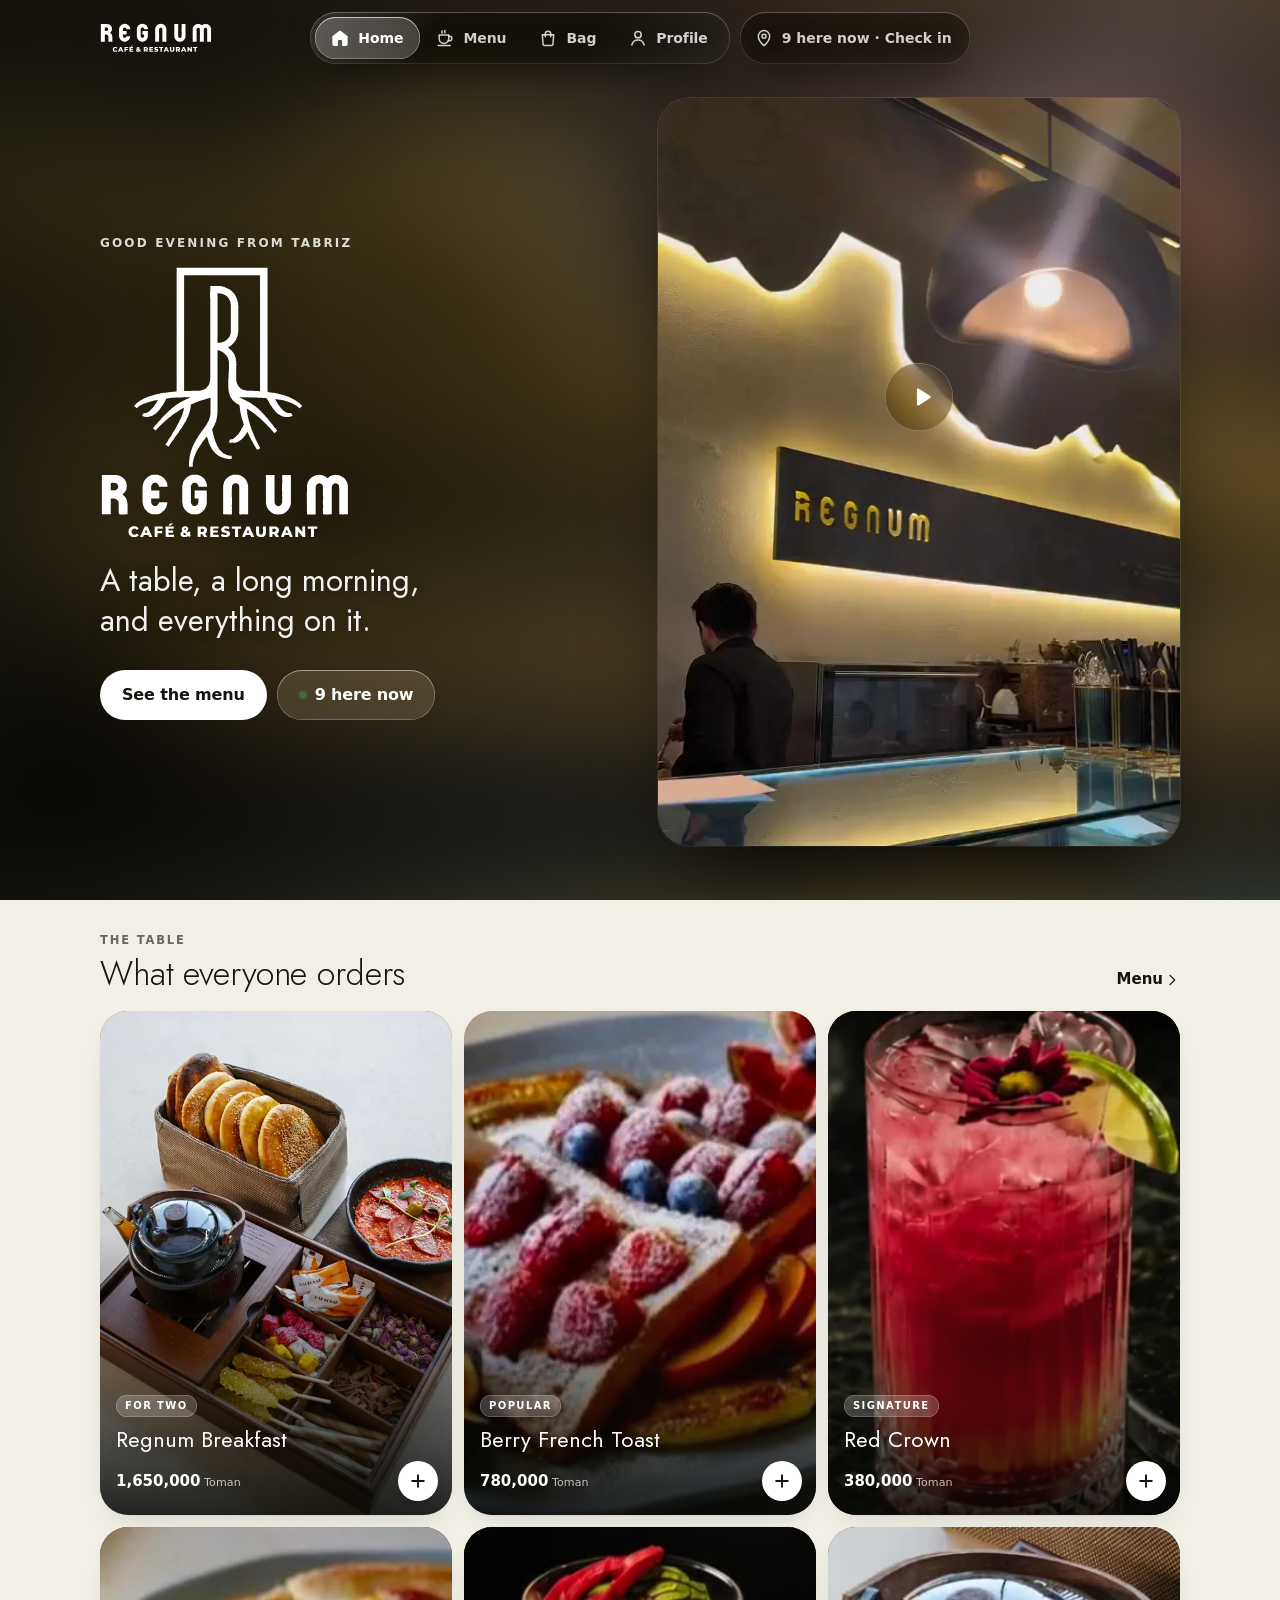
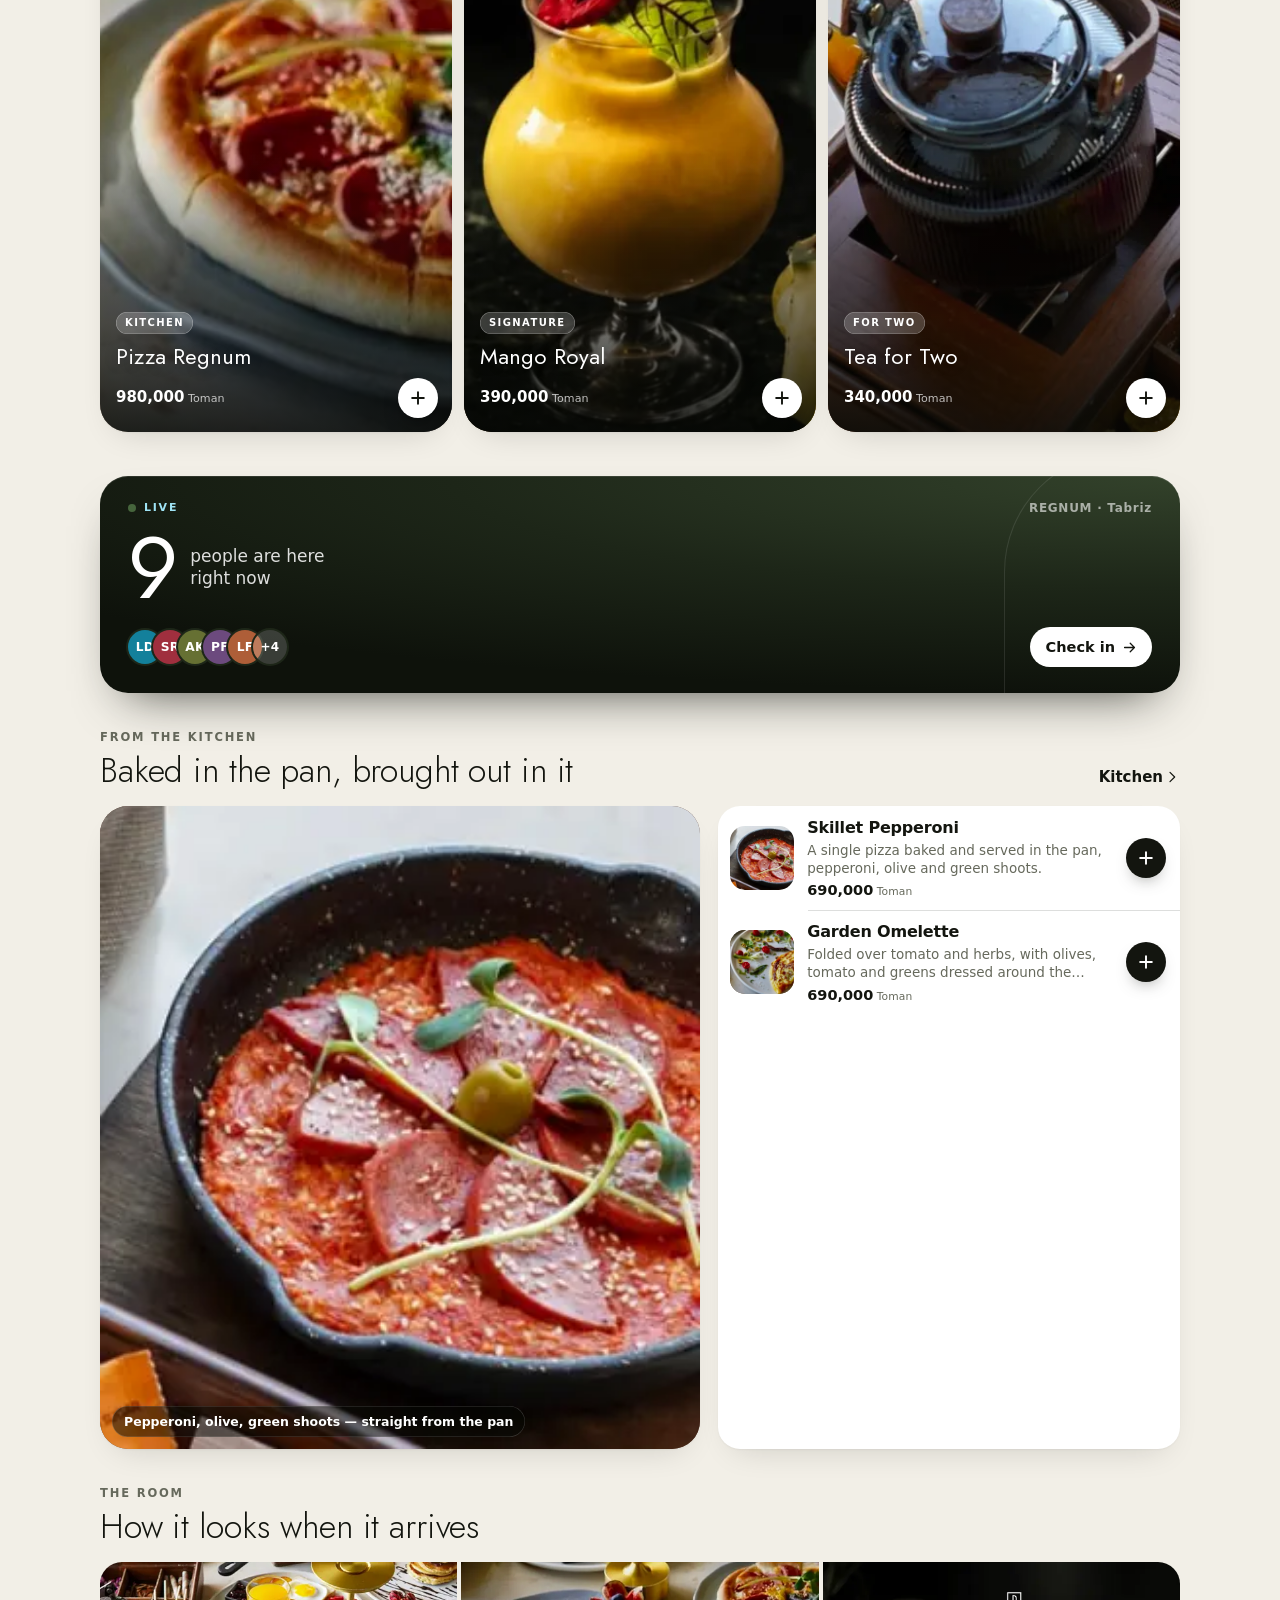
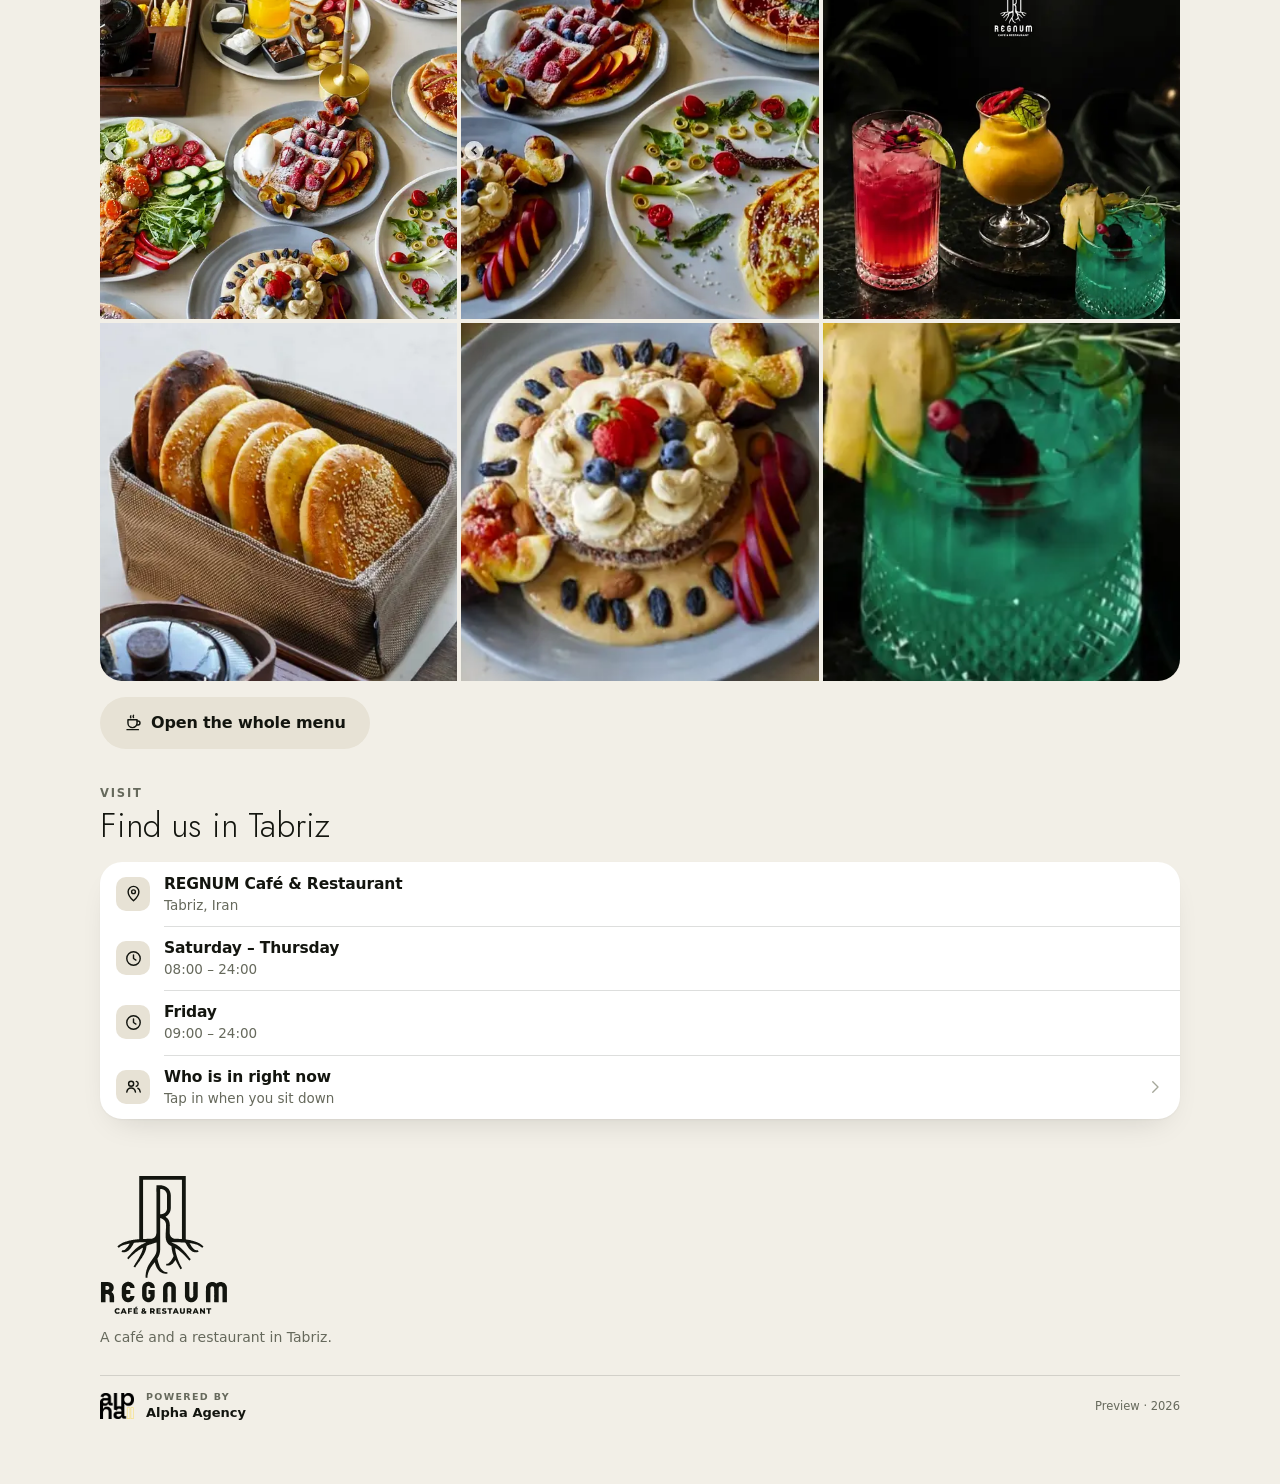
==== index.html @ 0f1965ab "REGNUM Café & Restaurant — PWA preview v1 Their 24 s room reel as the hero, their four photographs t" ====
<!doctype html>
<html lang="en">
<head>
<meta charset="utf-8">
<meta name="viewport" content="width=device-width,initial-scale=1,viewport-fit=cover">
<title>REGNUM Café &amp; Restaurant — Tabriz</title>
<meta name="description" content="REGNUM Café &amp; Restaurant, Tabriz. The menu, your bag, and who is in the room right now.">
<meta name="robots" content="noindex,nofollow">
<meta name="theme-color" content="#F2EFE7" id="theme-color">
<meta name="color-scheme" content="light dark">
<meta name="apple-mobile-web-app-capable" content="yes">
<meta name="mobile-web-app-capable" content="yes">
<meta name="apple-mobile-web-app-status-bar-style" content="default">
<meta name="apple-mobile-web-app-title" content="REGNUM">
<meta property="og:type" content="website">
<meta property="og:title" content="REGNUM Café &amp; Restaurant">
<meta property="og:description" content="Tabriz. The menu, your bag, and who is in the room right now.">
<meta property="og:url" content="https://ilyatabrizi.github.io/regnum/">
<meta property="og:image" content="https://ilyatabrizi.github.io/regnum/assets/og.jpg">
<meta property="og:image:width" content="1200">
<meta property="og:image:height" content="630">
<meta name="twitter:card" content="summary_large_image">
<link rel="manifest" href="manifest.webmanifest">
<link rel="icon" href="assets/icons/favicon-32.png" type="image/png">
<link rel="apple-touch-icon" href="assets/icons/apple-touch-icon.png">
<link rel="preload" href="assets/fonts/jost.woff2" as="font" type="font/woff2" crossorigin>
<link rel="preload" href="assets/video/poster.webp" as="image" fetchpriority="high">
<link rel="stylesheet" href="css/app.css?v=e1754a8640">
<script>
  // Before anything paints: the theme the customer chose (or the phone's), whether
  // this is a reload (the logo then shows only briefly), and the scroll offset an
  // installed app would otherwise restore.
  (function () {
    var d = document.documentElement, pref = "system", warm = false;
    try { pref = localStorage.getItem("regnum.v1.theme") || "system"; } catch (e) {}
    try { warm = sessionStorage.getItem("regnum.v1.booted") === "1"; } catch (e) {}
    var dark = pref === "dark" || (pref !== "light" && matchMedia("(prefers-color-scheme: dark)").matches);
    d.setAttribute("data-theme", pref);
    d.setAttribute("data-mode", dark ? "dark" : "light");
    var m = document.getElementById("theme-color");
    if (m) m.setAttribute("content", dark ? "#0A0C08" : "#F2EFE7");
    d.className += " booting" + (warm ? " boot-warm" : "");
    if ("scrollRestoration" in history) history.scrollRestoration = "manual";
    // if the app never arrives, do not keep the page behind the opening screen
    setTimeout(function () {
      var b = document.getElementById("boot");
      if (b) { b.parentNode.removeChild(b); d.classList.remove("booting"); }
    }, 9000);
  })();
</script>
<!-- preload:start -->
<link rel="modulepreload" href="js/boot.js">
<link rel="modulepreload" href="js/brand.js">
<link rel="modulepreload" href="js/config.js">
<link rel="modulepreload" href="js/data.js">
<link rel="modulepreload" href="js/hero.js">
<link rel="modulepreload" href="js/icons.js">
<link rel="modulepreload" href="js/install.js">
<link rel="modulepreload" href="js/motion.js">
<link rel="modulepreload" href="js/photos.js">
<link rel="modulepreload" href="js/presence.js">
<link rel="modulepreload" href="js/reel.js">
<link rel="modulepreload" href="js/router.js">
<link rel="modulepreload" href="js/store.js">
<link rel="modulepreload" href="js/tabbar.js">
<link rel="modulepreload" href="js/theme.js">
<link rel="modulepreload" href="js/ui.js">
<link rel="modulepreload" href="js/util.js">
<link rel="modulepreload" href="js/views/bag.js">
<link rel="modulepreload" href="js/views/checkin.js">
<link rel="modulepreload" href="js/views/home.js">
<link rel="modulepreload" href="js/views/menu.js">
<link rel="modulepreload" href="js/views/order.js">
<link rel="modulepreload" href="js/views/profile.js">
<!-- preload:end -->
<script type="module" src="js/app.js?v=e1754a8640"></script>
</head>
<body>

<!-- boot:start -->
<div id="boot" aria-hidden="true"><div class="boot-logo"><svg class="logo" viewBox="0 0 1070 1169" fill="currentColor" focusable="false"><path fill-rule="evenodd" d="M717 8l-389 0 0 527-2 2-5 0-1 1-12 0-1 1-16 1-1 1-7 0-1 1-6 0-1 1-11 1-1 1-4 0-5 2-5 0-1 1-4 0-4 2-8 1-10 4-3 0-1 1-8 2-3 2-7 2-5 3-2 0-24 13-11 8-12 12 0 1 11 10 1 0 5-6 7-5 16-8 7-2 5-3 3 0 1-1 6-1 7-3 8-1 4-2 8-1 1-1 5 0 5-2 1 2-3 6-12 18-4 4-2 4-14 14-7 5-11 4-8 0-6 11 3 2 2 0 4 2 16 1 1-1 5 0 1-1 10-2 17-11 14-14 9-12 11-17 11-21 12-1 1-1 10 0 1-1 15 0 1-1 28 0 1-1 32 0 1 1-10 5-2 0-20 10-2 2-2 0-4 2-10 7-8 4-16 13-1 0-12 11-1 0-35 35-5 7-11 11-4 6-8 8 0 1-8 9 0 1 4 4 1 0 5 5 2 0 6-8 22-22 1 0 14-14 6-4 8-8 7-4 5-5 4-2 10-8 6-3 17-12 12-6 2 1-1 8-1 1 0 3-1 1 0 3-1 1 0 3-1 1-1 5-2 3 0 2-2 3-2 7-8 15 0 2-2 4-2 2-14 27-12 18-2 5-13 19-4 8-10 14 10 8 4 1 14-22 3-3 11-17 12-15 5-9 12-16 6-11 10-15 4-8 0-2 6-11 4-13 3-6 1-8 1-1 0-4 1-1 0-5 1-1 1-12 10-5 7-2 5-3 5-1 3-2 2 0 4-2 3 0 3-2 3 0 3-2 2 0 4-2 3 0 9-4 3 0 1-1 3 0 1-1 3 0 5-2 2 1 0 69-1 1 0 6-1 1-1 7-1 1-2 8-2 3 0 2-4 6-3 7-39 55-1 3-4 5-5 10-2 2-12 25-1 5-2 3 0 2-4 10 0 3-2 5 0 4-2 5-1 12-1 1 0 9-1 1 0 23 15 0 1-1 0-16 2-5 0-4 1-1 2-11 1-1 2-8 2-3 0-2 3-5 0-2 4-8 2-2 4-9 2-2 5-9 3-3 11-17 4-4 12-16 6 16 0 3 1 1 1 5 9 20 2 2 2 5 6 9 12 13 12 9 17 8 3 0 4 2 8 1 1 1 7 0 1 1 14 0 0-4 1-1 0-6-1-1 0-2-14-1-1-1-8-2-8-4-7-5-13-13-5-7-8-15 0-2-6-13 0-2-5-13-1-7-2-4 0-3-2-5 0-4-1-1 0-4-2-5 0-2 2-2 10-20 0-2 4-8 0-3 2-4 0-3 2-5 0-4 1-1 0-5 1-1 0-10 1-1 0-268 2-2 4 2 3 0 5 3 2 0 10 6 12 12 5 7 1 4 2 3 1 6 1 1 0 4 1 1 0 39-1 1-1 32-1 1 0 43 1 1 1 13 2 4 0 3 1 1 2 8 4 8 7 10 7 7 1 0 8 7 14 8 0 4 1 1 0 8 1 1 0 6 1 1 0 7 1 1 0 4 2 5 0 5 1 1 3 15 5 13 0 3 3 6 0 3-7 15-2 2-3 7-11 17-18 17-8 4-10 2-2 4 0 2-3 5 1 1 6 1 1 1 18 0 1-1 3 0 1-1 5-1 6-3 14-10 7-7 0-1 8-9 6-9 1-3 2-1 19 38 2 2 8 16 2 2 10 18 2 0 12-7-22-43 0-2-6-12-1-5-5-10 0-2-2-3-4-14-3-6 0-3-1-1 0-2-2-4 0-3-2-4 0-3-2-4 0-3-1-1 0-3-2-5 0-4-1-1 0-4-1-1 0-4-1-1 0-10-1-1 0-9 1-1 29 19 24 21 1 0 32 31 0 1 14 14 0 1 16 17 0 1 11-10 1 0-1-3-5-7-5-5-10-14-5-5 0-1-9-10-4-6-13-14 0-1-15-15 0-1-17-16-1 0-6-6-26-18-32-16-2 0-5-3-4-1-1-1 1-1 75 1 1 1 21 0 1 1 13 0 1 1 3 0 2 2 2 5 2 2 10 19 3 3 8 13 9 10 0 1 9 9 13 9 11 5 8 1 1 1 19 0 1-1 7-1 6-3 0-1-6-11-4 0-1 1-11-1-1-1-5-1-2-2-6-3-14-14-6-9-4-4-5-9-2-2-5-10-2-2 0-2 1-1 2 1 6 0 1 1 6 0 1 1 5 0 5 2 4 0 1 1 3 0 11 4 7 1 3 2 8 2 9 5 4 1 2 2 10 5 6 4 9 8 1 0 9-9 2-1-12-12-20-14-27-13-2 0-3-2-2 0-19-7-3 0-1-1-3 0-1-1-3 0-5-2-4 0-1-1-3 0-5-2-4 0-1-1-6 0-1-1-5 0-1-1-14-1-3-3 1-1-1-1zM510 117l1 1 6 0 1 1 4 0 1 1 6 1 14 9 5 5 8 13 0 2 2 3 1 10 1 1 0 122-1 1 0 4-1 1-1 5-3 6-10 12-7 5-10 5-6 1-1 1-4 0-1 1-7 0-1 1-3 0-1-1 0-209 2-2zM361 40l323 0 1 1 0 494-1 1-6 0-1-1-18 0-1-1-28 0-1-1-6 0-1-1-7-1-12-6-11-11-7-14-1-9-1-1 0-63 1-1 0-6-1-1 0-12-1-1-1-11-1-1 0-3-1-1-2-8-7-12-9-10 0-1-1 0-12-10 8-6 3-1 14-13 9-13 7-17 0-4 1-1 0-4 1-1 0-7 1-1 0-112-1-1 0-11-1-1 0-3-1-1-2-10-7-15-6-9-12-12-8-6-5-2-6-4-2 0-11-5-3 0-5-2-5 0-1-1-44 0 0 24-1 1 0 29 1 1 0 343-1 1 0 8-1 1-2 10-4 8-11 12-6 3-2 2-2 0-3 2-3 0-4 2-6 0-1 1-36 0-1 1-28 0-1-1 0-493z"/><path fill-rule="evenodd" d="M710 895l0 120 1 1 0 5 1 1 1 6 6 12 3 4 13 12 10 5 6 1 1 1 5 0 1 1 9 0 1-1 6 0 1-1 4 0 1-1 5-1 10-6 11-11 8-14 0-2 2-4 0-4 1-1 0-122-1-1-36 0 0 36-1 1 0 32 1 1 0 10-1 1 0 6 1 1 0 16-1 1 0 3 1 1 0 7-4 10-4 4-7 3-3 0-1-1-5-1-6-6-2-4 0-4-1-1 0-116zM9 895l0 2-1 1 0 165 38 0 0-67 1-1 15 0 9 4 6 6 3 7 0 45 1 1 0 5 4 0 1 1 20 0 1-1 9 0 1 1 1-1 0-46-1-1-1-10-1-1-1-5-5-9-3-4-10-9 11-11 6-12 2-15-1-1-1-10-4-10-4-6-8-8-13-7-6-1-1-1-6 0-1-1zM47 929l4 0 1-1 10 0 1 1 3 0 5 2 5 5 1 5 1 1 0 5-2 5-6 6-4 2-3 0-1 1-15-1-1-1 0-29zM899 911l-6 8-4 8 0 2-2 4 0 4-1 1 0 29-1 1 1 95 2 0 1 1 31 0 1-1 1 1 1-1 0-119 1-1 1-5 5-5 6-3 5 0 7 3 3 3 3 6 0 27 1 1 0 3-1 1 0 9 1 1 0 17-1 1 0 20 1 1 0 11-1 1 0 25 1 1 0 2 4 0 1 1 21 0 1-1 10 0 0-118 3-8 7-6 3 0 1-1 5 0 1 1 2 0 6 5 3 5 0 8 1 1 0 113 11 0 1 1 6 0 1-1 9 0 1 1 2 0 1-1 5 0 0-124-1-1 0-5-1-1-1-5-2-3 0-2-8-11-5-5-14-8-2 0-4-2-3 0-1-1-8 0-1-1-2 0-1 1-9 0-1 1-8 2-6 3-8 6-2 0-7-5-10-5-3 0-4-2-14-1-1 1-6 0-1 1-7 1-10 5-6 4zM560 897l-10 5-12 11-7 12-1 6-2 4 0 5-1 1 0 122 37 1 0-6 1-1 0-10-1-1 0-4 1-1 0-9-1-1 0-8 1-1 0-32-1-1 0-18 1-1-1-1 0-16 1-1 0-10 3-6 3-3 6-3 8 0 4 2 6 6 0 2 1 1 0 122 2 0 1 1 9 0 1-1 12 0 1 1 8-1 1 1 1-1 2 0 0-124-1-1 0-3-1-1 0-3-1-1-1-5-7-12-8-8-13-8-2 0-4-2-3 0-1-1-5 0-1-1-17 1-1 1-3 0-3 2zM399 893l-1 1-9 1-14 7-11 10-8 13-2 10-1 1 0 5-1 1 0 69 1 1 0 7 1 1 0 4 1 1 1 5 6 11 8 9 8 6 14 6 3 0 1 1 19 0 1-1 3 0 1-1 5-1 13-8 10-11 1-3 3-4 0-2 2-3 0-2 2-4 0-5 1-1 0-55-1-1-50 0-1 1 0 7 1 1 0 4-1 1 0 18 2 2 13 0 1 1 0 17-1 1-1 5-2 3-7 5-9 0-1-1-2 0-7-7 0-2-2-4 0-71 1-1 0-2 2-4 4-4 6-3 7 0 6 3 5 6 2 8 36 0 0-7-1-1 0-4-1-1-1-6-4-8-4-6-7-7-9-6-13-5-5 0-1-1zM228 893l-1 1-10 2-14 8-9 9-6 9 0 2-2 3 0 2-2 4 0 3-1 1 0 7-1 1 0 67 1 1 1 10 7 16 7 8 0 1 1 0 5 5 6 4 12 5 4 0 1 1 18 0 1-1 3 0 1-1 5-1 9-5 12-11 5-7 4-8 0-2 2-4 0-4 1-1 0-7-35 0-3 8-7 7-2 0-1 1-9 0-4-2-4-4-2-3 0-2-2-4 0-16 2-2 2 1 30 0 1-1 0-32-1-1-33 0-1-1 0-17 1-1 0-3 6-8 7-3 6 0 5 2 6 6 2 4 0 4 1 1 35 0 1-1 0-6-1-1-1-8-4-9-3-3-2-4-9-9-12-7-2 0-7-3-5 0-1-1z"/><path fill-rule="evenodd" d="M889 1115l0 9 1 1 12 0 1 1 0 33 1 1 11 0 1-1 0-33 1-1 12 0 1-1 0-8-1-1zM836 1115l0 44 1 1 11 0 0-21 1-1 6 6 0 1 6 6 2 4 5 5 10 0 1-1 0-2-1-1 0-4 1-1 0-5-1-1 0-30-12 0 0 21-1 1-10-11-8-11zM793 1115l-2 3-3 10-5 9 0 2-4 7 0 2-3 5 0 2-2 4 2 0 1 1 9 0 2-3 1-4 2-2 17 0 2 2 1 4 2 3 12-1-1-4-2-3 0-2-3-5 0-2-4-7 0-2-6-11 0-2-3-6zM799 1129l2 1 0 2 4 8-2 2-8 0-1-1 1-4 2-3 0-2zM725 1115l0 44 1 1 11 0 1-1 0-10 2-2 4 0 9 13 9 0 1-1 2 0 1 1-1-3-7-10 0-2 5-4 2-4 0-4 1-1-1-7-3-5-4-3-5-2zM738 1126l1-1 10 0 3 3 1 4-1 2-5 4-7 0-2-2zM668 1115l0 30 1 1 1 5 5 6 7 3 15 0 5-2 5-5 3-8 0-30-12 0-1 1 0 11 1 1 0 11-1 1 0 4-4 5-2 0-1 1-5-1-4-5 0-29zM627 1115l-2 4 0 2-8 16 0 2-6 11 0 2-3 7 11 1 2-1 1-4 3-4 17 0 5 9 11 0 2-1-15-31 0-2-3-5-1-5-1-1zM633 1130l2 1 1 4 3 5-2 2-8 0-1-1 2-4 0-2zM564 1115l0 9 2 0 1 1 10 0 1 1 0 33 1 1 11 0 1-1 0-33 1-1 12 0 1-1-1-1 0-8zM472 1115l0 45 35 0 1-1 0-8-1-1-21 0-2-2 0-5 1-1 3 0 1-1 15 0 0-9-18 0-2-2 0-4 2-2 21 0 0-9zM418 1115l0 44 1 1 11 0 1-1 0-3-1-1 1-1 0-6 1-1 4 0 10 13 13 0-9-14 6-6 2-4 0-9-2-5-4-4-7-3zM431 1126l1-1 10 0 3 3 0 6-5 4-7 0-2-2zM281 1115l-1 1 0 7 1 1 0 35 2 1 33 0 1-1 0-9-22 0-2-2 0-5 1-1 18 0 1-1 0-8-1-1-18 0-1-1 0-5 2-2 1 1 14 0 1-1 5 0 0-8-1-1zM268 1115l-34 0-1 1 1 1 0 43 12 0 0-15 1-1 19 0 0-9-2-1-17 0-1-1 0-7 2-2 20 1zM191 1115l0 2-5 9 0 2-4 7 0 2-10 20 0 3 11 0 2-1 1-4 3-4 17 0 2 2 0 2 2 4 2 1 11 0 1-1-2-2-2-7-7-13 0-2-3-5 0-2-2-3 0-2-2-3-1-4-1-1zM197 1130l2 1 1 4 3 5-2 2-7 0-1-1 0-3zM532 1114l-7 3-4 4-2 4 0 7 4 6 9 4 7 1 5 4-5 4-4 0-1-1-4 0-8-4-4 8 0 2 3 2 6 1 1 1 16 0 1-1 5-1 5-5 1-5 1-1-1-2 0-4-3-4-5-3-11-2-5-3 0-3 3-2 8 0 8 3 1-4 3-5-3-2-2 0-4-2zM355 1116l-5 6 0 8 3 5-2 1-6 7 0 9 1 2 3 3 7 3 13 0 5-2 2-2 1 0 4 4 3-1 4-5 0-2-3-3 0-3 2-4 0-4-8-2-1 1 0 2-2 2-3-2-2-3 3-2 3-4 0-2 1-1-1-7-4-4-5-2-8 0zM357 1145l1-2 3-2 2 3 6 5-2 2-7 0-3-3zM366 1122l2 2 0 2-4 4-3-2-1-3 3-3zM137 1115l-6 3-4 4-4 7 0 3-1 1 0 9 1 1 1 5 8 9 7 3 15 0 7-3 5-5-8-7-4 3-5 2-4 0-6-3-4-6 0-8 7-8 3 0 1-1 6 1 6 5 7-7 0-1-5-5-4-2-3 0-1-1-11 0-1 1zM293 1111l10 0 10-9-13 0z"/></svg></div></div>
<!-- boot:end -->

<!-- Top bar: back on a pushed screen, the page title once its large title has scrolled under, the lockup on Home. -->
<header id="bar" class="bar">
  <button class="bar-btn" id="bar-back" type="button" aria-label="Back" hidden></button>
  <a class="bar-logo" id="bar-logo" href="#/" aria-label="REGNUM — home"></a>
  <span class="bar-title" id="bar-title" aria-hidden="true"></span>
</header>

<main id="view" class="view"></main>

<!-- Four places on one capsule of glass; the lens under the current one slides. Check-in stands apart. -->
<nav id="tabbar" class="tabbar" aria-label="Primary" data-tone="light">
  <div class="tabs" id="tabs">
    <span class="tabs-lens" id="tabs-lens" aria-hidden="true"></span>
    <div class="tabs-row" id="tabs-row">
      <a class="tab" draggable="false" data-tab="home" href="#/"><span class="tab-ico"></span><span class="tab-l">Home</span></a>
      <a class="tab" draggable="false" data-tab="menu" href="#/menu"><span class="tab-ico"></span><span class="tab-l">Menu</span></a>
      <a class="tab" draggable="false" data-tab="bag" href="#/bag"><span class="tab-ico"></span><span class="tab-l">Bag</span><span class="tab-badge" id="bag-badge" aria-hidden="true"></span></a>
      <a class="tab" draggable="false" data-tab="profile" href="#/profile"><span class="tab-ico"></span><span class="tab-l">Profile</span></a>
    </div>
  </div>
  <a class="ci-btn" id="ci-btn" href="#/checkin" aria-label="Check in" data-in="0">
    <svg class="ci-ring" viewBox="0 0 64 64" aria-hidden="true"><circle class="ci-ring-fill" cx="32" cy="32" r="30" pathLength="1000"/></svg>
    <span class="ci-ico" id="ci-ico"></span>
    <span class="ci-l" id="ci-l">Check in</span>
    <span class="ci-wide" id="ci-wide">Check in</span>
    <span class="ci-count" id="ci-count" aria-hidden="true"></span>
  </a>
</nav>

<div id="sheet-root"></div>
<div id="toast-root" aria-live="polite" aria-atomic="true"></div>

<noscript><p style="padding:24px;font:15px/1.5 system-ui">REGNUM needs JavaScript to run.</p></noscript>
</body>
</html>
---- css/app.css ----
/* REGNUM Café & Restaurant — the design system.

   Stone and ink. The page is the colour of the marble their counters are cut
   from; the ink is the warm near-black of the table the drinks stand on. Their
   green — the leaf green of the banquettes, #46653C — is deliberately NOT the
   colour of the interface. It is held back for two jobs and no others: what the
   hand is touching (hover, press, focus, selection) and what is alive right now
   (the live dot, the room count, the hour you have left). Everything a green
   brand usually stains — buttons, tabs, links, headings, tiles — is ink. The
   photographs and the reel carry the colour instead.

   One display face, Jost, built on the same rounded geometry as their lockup,
   for the words that speak for the house; the phone's own face for everything
   that works.

   Glass is iOS's: thin and genuinely see-through — a small blur with a big
   saturation lift, clamped with brightness so type holds over anything that
   passes under it. Over the reel it turns dark; over the page it is the
   theme's own. Nothing that carries glass ever sits inside a transformed or
   filtered ancestor: that would leave it blurring nothing. */

@font-face { font-family: "Jost"; src: url("../assets/fonts/jost.woff2") format("woff2"); font-weight: 100 900; font-display: swap; }

/* ------------------------------------------------------------------ tokens */
:root {
  --paper: #F2EFE7;                 /* their marble, lightened to paper */
  --paper-2: #E8E3D7;
  --card: #FFFFFF;
  --sheet: #F7F5EE;
  --tint: #E7E2D5;                  /* glyph tiles, steppers, soft buttons */
  --ink: #13150F;                   /* the warm near-black of their table */
  --ink-2: #45483D;
  --ink-3: #66695C;                 /* 5.1:1 on paper */
  --ink-4: #A5A79A;
  --line: rgba(19, 21, 15, .08);
  --line-2: rgba(19, 21, 15, .14);
  --accent: #13150F;                /* links, selected tabs, glyphs — ink, not green */
  --on-light: #13150F;              /* type on a surface that is white in BOTH themes —
                                       a card's add button, the room's CTA, the badge over
                                       the reel. It must not follow --ink, which turns cream
                                       at night and would vanish. Defined once, never flipped. */
  --accent-soft: rgba(19, 21, 15, .07);
  --primary: #13150F;               /* buttons */
  --on-primary: #FFFFFF;
  --live: #46653C;                  /* alive things only: the room, your hour, the dot */
  --live-ink: #3B5632;              /* 6.3:1 on paper, for green set as words */
  --live-soft: rgba(70, 101, 60, .12);
  --on-live: #FFFFFF;               /* what sits ON their green. By day the green is dark
                                       enough for white; at night it is lifted to stay
                                       legible on black, and white on THAT is 2.4:1 — so
                                       this flips to ink instead of staying white. */
  --danger: #A3342B;
  --scrim: rgba(10, 12, 8, .38);
  --room-a: #33422B; --room-b: #1D2618; --room-c: #0E120B;
  color-scheme: light;

  --glass-bg: rgba(255, 255, 255, .56);
  --glass: blur(12px) saturate(190%) brightness(1.07);
  --glass-strong: blur(20px) saturate(190%) brightness(1.06);
  --glass-edge: inset 0 0 0 .5px rgba(255, 255, 255, .8), inset 0 1px 0 rgba(255, 255, 255, .9), 0 0 0 .5px rgba(19, 21, 15, .09);
  --glass-shadow: 0 14px 36px -12px rgba(19, 21, 15, .3), 0 2px 8px rgba(19, 21, 15, .05);
  --sheen: 1;

  --display: "Jost", "Futura", "Avenir Next", "Century Gothic", "Trebuchet MS", system-ui, sans-serif;
  --sans: -apple-system, BlinkMacSystemFont, "SF Pro Text", "SF Pro Display", "Helvetica Neue", "Segoe UI", Roboto, system-ui, sans-serif;

  --r-xl: 28px; --r-lg: 22px; --r-md: 16px; --r-sm: 12px;
  --shadow-card: 0 1px 2px rgba(19, 21, 15, .04), 0 14px 34px -18px rgba(19, 21, 15, .2);
  --ease-out: cubic-bezier(.22, 1, .36, 1);
  --spring: cubic-bezier(.34, 1.45, .64, 1);
  --spring-soft: cubic-bezier(.3, 1.18, .5, 1);
  --spring-sheet: cubic-bezier(.2, 1.08, .32, 1);

  --safe-t: env(safe-area-inset-top, 0px);
  --safe-b: env(safe-area-inset-bottom, 0px);
  --bar-h: 52px;
  --tabs-h: 62px;
  --tabs-gap: 12px;
  --tabs-pad: 6px;
  --group-w: min(calc(100vw - 28px), 440px);
  --clear-b: calc(var(--tabs-h) + var(--tabs-gap) + var(--safe-b) + 34px);
  --wrap: 1120px;
  --narrow: 720px;
}

/* Night at REGNUM: the green-black of the marble in their own photograph, not
   grey. Cream does what ink does by day, and the green lifts to stay legible. */
:root[data-mode="dark"] {
  color-scheme: dark;
  --paper: #0A0C08; --paper-2: #12150E; --card: #171A12; --sheet: #14180F; --tint: #22261A;
  --ink: #F1EFE4; --ink-2: #C6C6B6; --ink-3: #949585; --ink-4: #5A5C4E;
  --line: rgba(241, 239, 228, .08); --line-2: rgba(241, 239, 228, .14);
  --accent: #E3E0D0; --accent-soft: rgba(227, 224, 208, .1);
  --primary: #EDEADB; --on-primary: #13150F;
  --live: #8CB278; --live-ink: #A6C893; --live-soft: rgba(140, 178, 120, .16); --on-live: #13150F;
  --danger: #E58C82;
  --scrim: rgba(0, 0, 0, .55);
  --room-a: #3C4E33; --room-b: #1F291A; --room-c: #0C1009;
  --glass-bg: rgba(22, 29, 42, .44);
  --glass: blur(12px) saturate(170%) brightness(.66);
  --glass-strong: blur(20px) saturate(170%) brightness(.6);
  --glass-edge: inset 0 0 0 .5px rgba(255, 255, 255, .12), inset 0 1px 0 rgba(255, 255, 255, .1), 0 0 0 .5px rgba(0, 0, 0, .5);
  --glass-shadow: 0 16px 38px -12px rgba(0, 0, 0, .75);
  --shadow-card: 0 0 0 .5px rgba(241, 239, 228, .06), 0 16px 36px -18px rgba(0, 0, 0, .75);
  --sheen: .3;
}

html.theming, html.theming *, html.theming *::before, html.theming *::after {
  transition: background-color .45s ease, color .45s ease, border-color .45s ease, fill .45s ease, box-shadow .45s ease !important;
}

/* ------------------------------------------------------------------- base */
*, *::before, *::after { box-sizing: border-box; }
html { overflow-x: clip; background: var(--paper); -webkit-text-size-adjust: 100%; }
html.booting, html.sheet-open { overflow: hidden; }
body {
  margin: 0; min-height: 100svh; background: var(--paper); color: var(--ink);
  font: 400 16px/1.45 var(--sans); -webkit-font-smoothing: antialiased; -moz-osx-font-smoothing: grayscale;
  -webkit-tap-highlight-color: transparent; overscroll-behavior-y: none;
}
img, svg, video, canvas { display: block; max-width: 100%; }
button, input, textarea, select { font: inherit; color: inherit; }
button { background: none; border: 0; padding: 0; margin: 0; cursor: pointer; touch-action: manipulation; }
a { color: inherit; text-decoration: none; }
ul, ol { list-style: none; margin: 0; padding: 0; }
h1, h2, h3, h4, p, figure, figcaption, fieldset { margin: 0; }
[hidden] { display: none !important; }
:focus { outline: none; }
:focus-visible { outline: 2px solid var(--live); outline-offset: 3px; border-radius: 10px; }
::selection { background: var(--live-soft); }
.sr { position: absolute; width: 1px; height: 1px; overflow: hidden; clip: rect(0 0 0 0); white-space: nowrap; }

/* ------------------------------------------------------------- typography
   Jost is a geometric sans, so the display sizes take a LIGHT weight and open
   tracking rather than a serif's regular: 300 at 29px and up is where their own
   monoline lettering lives, and it keeps a large title quiet next to the
   photographs instead of shouting over them. */
.lt { font: 300 39px/1.05 var(--display); letter-spacing: -.005em; color: var(--ink); }
.d1 { font: 300 47px/1.02 var(--display); letter-spacing: -.012em; }
.d2 { font: 300 30px/1.12 var(--display); letter-spacing: -.004em; }
.d3 { font: 400 21px/1.22 var(--display); letter-spacing: .002em; }
.t2 { font: 700 21px/1.2 var(--sans); letter-spacing: -.02em; }
.t3 { font: 600 17px/1.3 var(--sans); letter-spacing: -.012em; }
.eyebrow { font: 600 11.5px/1.2 var(--sans); letter-spacing: .16em; text-transform: uppercase; color: var(--ink-3); }
.body { font-size: 16px; line-height: 1.5; color: var(--ink-2); }
.small { font-size: 14px; line-height: 1.45; color: var(--ink-2); }
.tiny { font-size: 12.5px; line-height: 1.5; color: var(--ink-3); }
.money { font-variant-numeric: tabular-nums lining-nums; }
small.cur { font-size: .74em; font-weight: 500; margin-left: .32em; color: var(--ink-3); letter-spacing: .01em; }
.sec-t { font: 600 12.5px/1 var(--sans); letter-spacing: .13em; text-transform: uppercase; color: var(--ink-3); margin: 0 4px 12px; }

/* ----------------------------------------------------------------- layout */
.wrap { width: 100%; max-width: var(--wrap); margin: 0 auto; padding: 0 20px; }
.wrap.narrow { max-width: var(--narrow); }
.view { min-height: 100svh; padding-bottom: var(--clear-b); transition: transform .5s var(--spring-sheet), filter .4s; }
/* backwards, not both: a filled end state is an identity transform, and an ancestor
   with any transform leaves the glass inside it blurring nothing */
.screen { animation: viewIn .36s var(--ease-out) backwards; }
.screen.pad-top { padding-top: calc(var(--bar-h) + var(--safe-t) + 4px); }
.ph { padding: 6px 0 18px; }
.ph-sub { margin-top: 8px; font-size: 15.5px; line-height: 1.45; color: var(--ink-3); max-width: 34em; }
.sec { margin-top: 38px; }
.sec-head { display: flex; align-items: flex-end; justify-content: space-between; gap: 14px; margin-bottom: 16px; }
.sec-head .eyebrow { margin-bottom: 7px; }
.link { display: inline-flex; align-items: center; gap: 1px; padding-bottom: 5px; font: 600 15px/1 var(--sans); color: var(--accent); white-space: nowrap; }
.link svg { width: 16px; height: 16px; }
.rv { opacity: 0; transform: translateY(18px); transition: opacity .7s var(--ease-out), transform .8s var(--ease-out); }
.rv.in { opacity: 1; transform: none; }
.pic { background-color: var(--tone, var(--tint)); object-fit: cover; }

/* ------------------------------------------------------- their green, here
   The whole reason the interface is stone and ink: so that the moment a cursor
   lands on something, REGNUM's own colour arrives and means "this one". Guarded
   by (hover: hover) — a finger has no hover, and on a phone a sticky :hover
   would leave the last thing tapped standing in green. The press and focus
   states below carry the same colour to a touch screen. */
@media (hover: hover) and (pointer: fine) {
  .btn:hover:not([disabled]) { background: var(--live); color: var(--on-live); }
  .btn--soft:hover, .btn--light:hover { background: var(--live-soft); color: var(--live-ink); }
  .btn--danger:hover { background: var(--danger); filter: brightness(1.1); }
  .add:hover { background: var(--live); color: var(--on-live); }
  .card:hover .add, .mrow:hover .add { background: var(--live); color: var(--on-live); }
  .link:hover { color: var(--live-ink); }
  .row--tap:hover, .mrow:hover { background: var(--live-soft); }
  .row--tap:hover .row-ico, .mrow:hover .glyph { color: var(--live-ink); }
  .row--tap:hover .row-go { color: var(--live); }
  .chip:hover:not([aria-pressed="true"]) { background: var(--live-soft); color: var(--live-ink); }
  .tab:hover:not([aria-current="page"]), .ci-btn:hover:not([aria-current="page"]):not([data-in="1"]) { color: var(--live-ink); }
  .tabbar[data-tone="dark"] .tab:hover:not([aria-current="page"]) { color: #fff; }
  .frame-tile:hover .pic, .feature:hover .pic { transform: scale(1.05); }
  .frame-tile:hover { box-shadow: 0 0 0 2px var(--live); }
  .person:hover { background: var(--live-soft); }
}
/* a finger gets the same colour, on press */
.btn:active:not([disabled]) { background: var(--live); color: var(--on-live); }
.add:active { background: var(--live); color: var(--on-live); }
.row--tap:active, .mrow:active, .chip:active:not([aria-pressed="true"]) { background: var(--live-soft); }

/* ----------------------------------------------------------------- top bar */
.bar {
  position: fixed; inset: 0 0 auto; z-index: 40; height: calc(var(--bar-h) + var(--safe-t));
  padding: var(--safe-t) 12px 0; display: flex; align-items: center; gap: 8px;
  color: var(--ink); pointer-events: none;
}
.bar > * { pointer-events: auto; }
.bar::before {
  content: ""; position: absolute; inset: 0; z-index: -1; opacity: 0; transition: opacity .28s;
  background: var(--glass-bg); -webkit-backdrop-filter: var(--glass-strong); backdrop-filter: var(--glass-strong);
  box-shadow: 0 .5px 0 var(--line-2);
}
.bar.solid::before { opacity: 1; }
.bar.over-hero { color: #fff; }
.bar-logo {
  position: absolute; left: 50%; top: calc(var(--safe-t) + var(--bar-h) / 2); width: 96px;
  transform: translate(-50%, -50%) translateY(4px); color: var(--ink); opacity: 0; pointer-events: none;
  transition: opacity .25s, transform .35s var(--ease-out);
}
.bar-logo .logo { width: 100%; height: auto; display: block; }
:root[data-mode="dark"] .bar-logo { color: var(--ink); }
body[data-route="home"] .bar.solid .bar-logo { opacity: 1; transform: translate(-50%, -50%); pointer-events: auto; }
.bar-title {
  position: absolute; left: 50%; top: calc(var(--safe-t) + var(--bar-h) / 2); max-width: 56%;
  transform: translate(-50%, -50%) translateY(6px); opacity: 0; pointer-events: none;
  font: 600 16.5px/1 var(--sans); letter-spacing: -.012em; white-space: nowrap; overflow: hidden; text-overflow: ellipsis;
  transition: opacity .22s, transform .25s var(--ease-out);
}
.bar.titled .bar-title { opacity: 1; transform: translate(-50%, -50%); }
.bar-btn {
  width: 40px; height: 40px; border-radius: 50%; display: grid; place-items: center; flex: none; color: inherit;
  background: var(--glass-bg); -webkit-backdrop-filter: var(--glass); backdrop-filter: var(--glass);
  box-shadow: var(--glass-edge), 0 6px 18px -8px rgba(19, 21, 15, .3); transition: transform .18s var(--ease-out);
}
.bar-btn:active { transform: scale(.9); }
.bar-btn svg { width: 21px; height: 21px; }
.bar-ig { margin-left: auto; }
.bar.over-hero .bar-btn {
  background: rgba(10, 12, 8, .26); -webkit-backdrop-filter: blur(12px) saturate(180%) brightness(.72); backdrop-filter: blur(12px) saturate(180%) brightness(.72);
  box-shadow: inset 0 0 0 .5px rgba(255, 255, 255, .24), inset 0 1px 0 rgba(255, 255, 255, .2), 0 6px 18px -8px rgba(0, 0, 0, .4);
}

/* ---------------------------------------------------------------- tab bar */
.tabbar {
  --tab-fg: var(--ink-2); --tab-on: var(--accent); --lens-bg: rgba(19, 21, 15, .085);
  --lens-drag: rgba(255, 255, 255, .45); --badge-bg: var(--primary); --badge-fg: var(--on-primary);
  position: fixed; z-index: 45; left: 0; right: 0; bottom: calc(var(--safe-b) + var(--tabs-gap));
  display: flex; align-items: center; gap: 10px; padding-left: calc((100vw - var(--group-w)) / 2);
  pointer-events: none;
}
.tabbar > * { pointer-events: auto; }
:root[data-mode="dark"] .tabbar { --tab-fg: rgba(241, 239, 228, .72); --tab-on: #FFFFFF; --lens-bg: rgba(255, 255, 255, .14); --lens-drag: rgba(255, 255, 255, .24); }
.tabs {
  position: relative; flex: none; height: var(--tabs-h); width: calc(var(--group-w) - var(--tabs-h) - 10px);
  padding: var(--tabs-pad); border-radius: 999px; overflow: hidden; touch-action: none;
  background: var(--glass-bg); -webkit-backdrop-filter: var(--glass-strong); backdrop-filter: var(--glass-strong);
  box-shadow: var(--glass-edge), var(--glass-shadow);
  transition: width .55s var(--spring-soft), background-color .35s, box-shadow .35s;
}
.tabs::after { /* the specular sweep that makes glass read as glass rather than frosted plastic */
  content: ""; position: absolute; inset: 0; border-radius: inherit; pointer-events: none; z-index: 2;
  background: linear-gradient(118deg, rgba(255, 255, 255, .55) 0%, rgba(255, 255, 255, 0) 30%, rgba(255, 255, 255, 0) 66%, rgba(255, 255, 255, .24) 100%);
  mix-blend-mode: soft-light; opacity: var(--sheen);
}
/* the row keeps the open bar's width whatever the capsule is doing — so folding
   clips the tabs instead of squeezing them (and never feeds a shrunk tab back
   into the measurement) */
.tabs-row {
  position: relative; z-index: 1; height: 100%; display: grid; grid-template-columns: repeat(4, 1fr);
  width: calc(var(--group-w) - var(--tabs-h) - 10px - var(--tabs-pad) * 2);
  transform: translateX(var(--row-x, 0px)); transition: transform .55s var(--spring-soft);
}
.tabs-lens {
  position: absolute; z-index: 0; top: var(--tabs-pad); left: var(--tabs-pad); height: calc(100% - var(--tabs-pad) * 2);
  width: var(--lens-w, 0px); border-radius: 999px; background: var(--lens-bg); opacity: 0;
  box-shadow: inset 0 0 0 .5px rgba(255, 255, 255, .5), inset 0 1px 0 rgba(255, 255, 255, .55);
  transform: translateX(var(--lens-x, 0px));
  transition: transform .55s var(--spring), width .3s var(--ease-out), opacity .2s, scale .3s var(--spring), background-color .25s;
}
.tabbar[data-ready="1"] .tabs-lens { opacity: 1; }
.tabbar.no-lens .tabs-lens { opacity: 0 !important; }
.tabbar.dragging .tabs-lens {
  transition: width .3s var(--ease-out), scale .3s var(--spring), background-color .2s;
  scale: 1.1; background: var(--lens-drag);
  box-shadow: inset 0 0 0 1px rgba(255, 255, 255, .7), inset 0 1px 0 rgba(255, 255, 255, .9), 0 6px 18px -6px rgba(19, 21, 15, .3);
}
.tab {
  position: relative; display: flex; flex-direction: column; align-items: center; justify-content: center; gap: 3px;
  border-radius: 999px; color: var(--tab-fg); -webkit-user-select: none; user-select: none; -webkit-touch-callout: none;
  -webkit-user-drag: none; transition: color .25s, transform .2s var(--ease-out), opacity .3s;
}
.tab:active { transform: scale(.92); }
.tab-ico { position: relative; width: 26px; height: 26px; }
.tab-ico svg { position: absolute; inset: 1px; width: 24px; height: 24px; transition: opacity .2s, transform .35s var(--spring); }
.tab-ico svg + svg { opacity: 0; transform: scale(.82); }
.tab[aria-current="page"] .tab-ico svg:first-child { opacity: 0; }
.tab[aria-current="page"] .tab-ico svg + svg { opacity: 1; transform: none; }
.tab-l { font: 600 10.5px/1 var(--sans); letter-spacing: .01em; }
.tab[aria-current="page"], .tab.under { color: var(--tab-on); }
.tab.bump .tab-ico { animation: bump .55s var(--spring); }
.tab-badge {
  position: absolute; top: 5px; left: calc(50% + 5px); min-width: 18px; height: 18px; padding: 0 5px; border-radius: 9px;
  background: var(--badge-bg); color: var(--badge-fg); font: 700 11px/18px var(--sans); text-align: center;
  transform: scale(0); transition: transform .3s var(--spring);
}
.tab-badge.on { transform: scale(1); }
.tab-badge.pop { animation: pop .45s var(--spring); }

/* folded: the capsule shrinks to the current tab, the rest slide out of it */
.tabbar.min .tabs { width: calc(var(--min-w, 80px) + var(--tabs-pad) * 2); }
.tabbar.min .tab:not([aria-current="page"]) { opacity: 0; pointer-events: none; }

/* the check-in, apart */
.ci-btn {
  position: relative; flex: none; width: var(--tabs-h); height: var(--tabs-h); border-radius: 50%;
  display: flex; flex-direction: column; align-items: center; justify-content: center; gap: 2px; color: var(--tab-fg);
  background: var(--glass-bg); -webkit-backdrop-filter: var(--glass-strong); backdrop-filter: var(--glass-strong);
  box-shadow: var(--glass-edge), var(--glass-shadow);
  transition: transform .2s var(--ease-out), background-color .35s, color .35s, box-shadow .35s;
  -webkit-user-select: none; user-select: none;
}
.ci-btn:active { transform: scale(.9); }
.ci-btn[aria-current="page"] { color: var(--tab-on); }
.ci-btn[aria-current="page"]:not([data-in="1"])::before { /* the same lens that sits under the current tab */
  content: ""; position: absolute; inset: var(--tabs-pad); border-radius: inherit; background: var(--lens-bg);
  box-shadow: inset 0 0 0 .5px rgba(255, 255, 255, .5), inset 0 1px 0 rgba(255, 255, 255, .55);
}
.ci-btn > * { position: relative; }
.ci-btn > .ci-ring, .ci-btn > .ci-count { position: absolute; }
.ci-ico { width: 24px; height: 24px; }
.ci-ico svg { width: 24px; height: 24px; }
.ci-l { font: 600 9.5px/1 var(--sans); letter-spacing: .01em; }
.ci-wide { display: none; }
.ci-ring { position: absolute; inset: -1px; width: calc(100% + 2px); height: calc(100% + 2px); transform: rotate(-90deg); pointer-events: none; overflow: visible; }
.ci-ring-fill {
  fill: none; stroke: var(--live); stroke-width: 3; stroke-linecap: round; stroke-dasharray: 1000;
  stroke-dashoffset: calc(1000 - var(--left, 0)); opacity: 0; transition: stroke-dashoffset .8s var(--ease-out), opacity .3s;
}
.ci-btn[data-in="1"] { background: var(--primary); color: var(--on-primary); -webkit-backdrop-filter: none; backdrop-filter: none; box-shadow: 0 12px 30px -12px rgba(19, 21, 15, .6); }
.ci-btn[data-in="1"] .ci-ring-fill { opacity: 1; }
.ci-count {
  position: absolute; top: -4px; right: -4px; min-width: 21px; height: 21px; padding: 0 6px; border-radius: 11px;
  background: var(--live); color: var(--on-live); font: 700 11px/21px var(--sans); text-align: center;
  box-shadow: 0 0 0 2px var(--paper); transform: scale(0); transition: transform .35s var(--spring);
}
.ci-count.on { transform: scale(1); }

/* over the reel the glass goes dark, so white type holds on its brightest frame */
.tabbar[data-tone="dark"] { --tab-fg: rgba(255, 255, 255, .8); --tab-on: #FFFFFF; --lens-bg: rgba(255, 255, 255, .2); --badge-bg: #FFFFFF; --badge-fg: var(--on-light); }
.tabbar[data-tone="dark"] .tabs, .tabbar[data-tone="dark"] .ci-btn:not([data-in="1"]) {
  background: rgba(10, 12, 8, .28);
  -webkit-backdrop-filter: blur(14px) saturate(180%) brightness(.6); backdrop-filter: blur(14px) saturate(180%) brightness(.6);
  box-shadow: inset 0 0 0 .5px rgba(255, 255, 255, .2), inset 0 1px 0 rgba(255, 255, 255, .18), 0 16px 36px -12px rgba(0, 0, 0, .55);
}
.tabbar[data-tone="dark"] .tabs::after { opacity: .35; }
.tabbar[data-tone="dark"] .ci-count { box-shadow: 0 0 0 2px rgba(0, 0, 0, .35); }

/* a browser with no backdrop-filter gets solid bars rather than unreadable ones */
@supports not ((backdrop-filter: blur(1px)) or (-webkit-backdrop-filter: blur(1px))) {
  .tabs, .ci-btn, .bar::before, .bar-btn, .checkout, .chips-bar { background: var(--paper) !important; }
  .tabbar[data-tone="dark"] .tabs, .tabbar[data-tone="dark"] .ci-btn { background: #0A0C08 !important; }
}

/* ---------------------------------------------------------------- buttons */
.btn {
  display: inline-flex; align-items: center; justify-content: center; gap: 8px; height: 52px; padding: 0 24px;
  border-radius: 999px; font: 600 16px/1 var(--sans); letter-spacing: -.01em; white-space: nowrap;
  background: var(--primary); color: var(--on-primary);
  transition: transform .18s var(--ease-out), background-color .2s, color .2s, opacity .2s;
}
.btn:active { transform: scale(.96); }
.btn svg { width: 19px; height: 19px; flex: none; }
.btn--light { background: #FFFFFF; color: var(--on-light); }
.btn--glass {
  background: rgba(255, 255, 255, .14); color: #fff;
  -webkit-backdrop-filter: blur(14px) saturate(180%) brightness(.9); backdrop-filter: blur(14px) saturate(180%) brightness(.9);
  box-shadow: inset 0 0 0 .5px rgba(255, 255, 255, .42), inset 0 1px 0 rgba(255, 255, 255, .34);
}
.btn--soft { background: var(--tint); color: var(--ink); }
.btn--danger { background: var(--danger); color: #fff; }
.btn--block { width: 100%; }
.btn--grow { flex: 1; justify-content: space-between; padding: 0 22px; min-width: 0; }
.btn--mini { height: 34px; padding: 0 14px; font-size: 14px; }
.btn[disabled] { background: var(--tint); color: var(--ink-4); pointer-events: none; }
.btn-sum { opacity: .92; }
.btn-pair { display: flex; gap: 10px; }
.btn-pair .btn { flex: 1; }

.add {
  position: relative; flex: none; width: 40px; height: 40px; border-radius: 50%;
  background: var(--primary); color: var(--on-primary); box-shadow: 0 8px 18px -10px rgba(19, 21, 15, .7);
  transition: transform .2s var(--ease-out), background-color .25s;
}
.add:active { transform: scale(.86); }
.add > span { position: absolute; inset: 0; display: grid; place-items: center; transition: opacity .2s, transform .4s var(--spring); }
.add svg { width: 20px; height: 20px; stroke-width: 2.3; }
.add-check { opacity: 0; transform: scale(.4) rotate(-40deg); }
.add.done .add-plus { opacity: 0; transform: scale(.4) rotate(90deg); }
.add.done .add-check { opacity: 1; transform: none; }

.live-dot, .live i, .count-pill i {
  display: inline-block; width: 8px; height: 8px; border-radius: 50%; flex: none;
  background: var(--live); animation: live 2.2s var(--ease-out) infinite;
}

/* ------------------------------------------------------------------- hero */
.hero {
  position: relative; height: 100svh; min-height: 560px; max-height: 1100px; overflow: hidden; color: #fff;
  background: #0A0C08 var(--lqip) center / cover no-repeat;
}
.hero-ambient { display: none; }
.hero-frame, .hero-media { position: absolute; inset: 0; }
.hero-media > img, .hero-media > video { position: absolute; inset: 0; width: 100%; height: 100%; object-fit: cover; }
.hero-video { opacity: 0; transition: opacity .6s var(--ease-out); }
.hero--playing .hero-video { opacity: 1; }
.hero-veil {
  position: absolute; inset: 0; z-index: 1; pointer-events: none;
  background:
    linear-gradient(180deg, rgba(6, 8, 5, .55) 0%, rgba(6, 8, 5, 0) 20%),
    linear-gradient(0deg, rgba(6, 8, 5, .9) 0%, rgba(6, 8, 5, .62) 24%, rgba(6, 8, 5, .18) 46%, rgba(6, 8, 5, 0) 62%);
}
.hero-body {
  position: absolute; z-index: 3; left: 0; right: 0; padding: 0 22px;
  bottom: calc(var(--tabs-h) + var(--tabs-gap) + var(--safe-b) + 28px);
  display: flex; flex-direction: column; align-items: flex-start;
}
.hero-eyebrow { font: 600 12px/1.2 var(--sans); letter-spacing: .18em; text-transform: uppercase; color: rgba(255, 255, 255, .84); margin-bottom: 16px; }
.hero-logo { width: min(50vw, 200px); color: #fff; }
.hero-logo .logo { width: 100%; height: auto; display: block; filter: drop-shadow(0 2px 22px rgba(0, 0, 0, .28)); }
.hero-line { margin-top: 18px; font: 400 22px/1.28 var(--display); color: rgba(255, 255, 255, .94); text-shadow: 0 1px 16px rgba(0, 0, 0, .3); }
.hero-acts { margin-top: 24px; display: flex; flex-wrap: wrap; gap: 10px; }
.hero-acts .btn { height: 50px; padding: 0 22px; }
.hero-play {
  position: absolute; z-index: 4; left: 50%; top: 40%; width: 68px; height: 68px; border-radius: 50%;
  transform: translate(-50%, -50%); display: grid; place-items: center; color: #fff;
  background: rgba(10, 12, 8, .3); -webkit-backdrop-filter: blur(14px) saturate(180%); backdrop-filter: blur(14px) saturate(180%);
  box-shadow: inset 0 0 0 .5px rgba(255, 255, 255, .35);
}
.hero-play svg { width: 28px; height: 28px; margin-left: 3px; }

/* ----------------------------------------------------- signature rail */
.home-sigs { margin-top: 34px; }
.rail {
  display: grid; grid-auto-flow: column; grid-auto-columns: min(72vw, 290px); gap: 12px;
  overflow-x: auto; overscroll-behavior-x: contain; scroll-snap-type: x mandatory; scroll-padding-inline: 20px;
  padding: 2px 20px 18px; scrollbar-width: none;
}
.rail::-webkit-scrollbar { display: none; }
.card {
  position: relative; aspect-ratio: 4 / 5; border-radius: var(--r-xl); overflow: hidden; scroll-snap-align: start;
  background: var(--tint); color: #fff; cursor: pointer; box-shadow: var(--shadow-card);
}
.card:focus-visible { outline: 3px solid var(--live); outline-offset: 3px; }
.card-img, .card-img .pic { position: absolute; inset: 0; width: 100%; height: 100%; }
.card-img .pic { transition: transform .8s var(--ease-out); }
.card:hover .card-img .pic { transform: scale(1.035); }
.card-shade { position: absolute; inset: 0; background: linear-gradient(0deg, rgba(6, 8, 5, .86) 0%, rgba(6, 8, 5, .42) 32%, rgba(6, 8, 5, 0) 56%); }
.card-body { position: absolute; left: 0; right: 0; bottom: 0; padding: 16px 14px 14px 16px; }
.card-tag {
  display: inline-block; padding: 6px 9px; border-radius: 999px; font: 700 10px/1 var(--sans); letter-spacing: .14em;
  text-transform: uppercase; background: rgba(255, 255, 255, .2); box-shadow: inset 0 0 0 .5px rgba(255, 255, 255, .35);
}
.card-name { margin-top: 10px; font: 400 24px/1.1 var(--display); text-shadow: 0 1px 14px rgba(0, 0, 0, .3); }
.card-foot { display: flex; align-items: center; justify-content: space-between; gap: 10px; margin-top: 10px; }
.card-price { font: 600 15px/1 var(--sans); }
.card-price small.cur { color: rgba(255, 255, 255, .72); }
.card .add { background: #FFFFFF; color: var(--on-light); box-shadow: 0 8px 20px -8px rgba(0, 0, 0, .5); }

/* ------------------------------------------------------------- room card */
.room-card {
  position: relative; display: block; overflow: hidden; border-radius: var(--r-xl); padding: 20px 20px 18px; color: #fff;
  background: radial-gradient(130% 100% at 100% 0%, var(--room-a) 0%, var(--room-b) 52%, var(--room-c) 100%);
  box-shadow: 0 24px 50px -26px rgba(19, 21, 15, .8), inset 0 1px 0 rgba(255, 255, 255, .1);
  transition: transform .2s var(--ease-out);
}
.room-card:active { transform: scale(.985); }
.room-card::after { /* the arch of their windows, drawn in a hairline */
  content: ""; position: absolute; right: -64px; top: -24px; width: 240px; height: 300px; border-radius: 120px 120px 0 0;
  border: 1px solid rgba(255, 255, 255, .1); border-bottom: 0; pointer-events: none;
}
.room-top, .room-mid, .room-foot { position: relative; z-index: 1; display: flex; align-items: center; }
.room-top { justify-content: space-between; gap: 10px; }
.live { display: inline-flex; align-items: center; gap: 8px; font: 700 11px/1 var(--sans); letter-spacing: .16em; text-transform: uppercase; color: #9FE4F5; }
.room-where { font: 600 12px/1 var(--sans); letter-spacing: .06em; color: rgba(255, 255, 255, .6); }
.room-mid { gap: 14px; margin-top: 14px; }
.room-n { font: 400 72px/.9 var(--display); letter-spacing: -.02em; }
.room-t { font: 500 17px/1.25 var(--sans); color: rgba(255, 255, 255, .86); }
.room-foot { justify-content: space-between; gap: 12px; margin-top: 20px; }
.room-first { font-size: 14.5px; color: rgba(255, 255, 255, .75); }
.room-cta { display: inline-flex; align-items: center; gap: 6px; height: 40px; padding: 0 14px 0 16px; border-radius: 999px; background: #fff; color: var(--on-light); font: 600 14.5px/1 var(--sans); flex: none; }
.room-cta svg { width: 17px; height: 17px; }

/* ------------------------------------------------------------------ faces */
.faces { display: inline-flex; align-items: center; }
.faces .av + .av { margin-left: -9px; }
.faces .av { box-shadow: 0 0 0 2px var(--face-ring, var(--paper)); }
.room-card .faces { --face-ring: var(--room-b); }
.av {
  width: var(--s); height: var(--s); border-radius: 50%; display: grid; place-items: center; flex: none; overflow: hidden;
  background: var(--av-bg, #8D95A3); color: #fff; font: 700 calc(var(--s) * .36)/1 var(--sans); letter-spacing: .02em;
}
.av img { width: 100%; height: 100%; object-fit: cover; }
.av svg { width: 56%; height: 56%; }
.av-0 { --av-bg: #1F4F8A; } .av-1 { --av-bg: #A02F3E; } .av-2 { --av-bg: #13809B; } .av-3 { --av-bg: #667033; }
.av-4 { --av-bg: #AE5E38; } .av-5 { --av-bg: #6C4A7E; } .av-6 { --av-bg: #86663F; } .av-7 { --av-bg: #3F5268; } .av-8 { --av-bg: #8D95A3; }
.av-more { --av-bg: rgba(255, 255, 255, .18); font-size: 12px; }
.av--me { box-shadow: 0 0 0 2px var(--card), 0 0 0 4px var(--live); }

/* ------------------------------------------------------------------ lists */
.list { background: var(--card); border-radius: var(--r-lg); box-shadow: var(--shadow-card); overflow: hidden; }
.list > li { position: relative; }
.list > li:not([hidden]) ~ li::before { content: ""; position: absolute; z-index: 1; top: 0; right: 0; left: 64px; height: .5px; background: var(--line-2); }
.row {
  display: flex; align-items: center; gap: 14px; width: 100%; min-height: 60px; padding: 12px 16px;
  text-align: left; color: inherit; transition: background-color .18s;
}
.row--tap { cursor: pointer; transition: background-color .18s; }
.row-ico { width: 34px; height: 34px; border-radius: 10px; display: grid; place-items: center; flex: none; background: var(--tint); color: var(--accent); }
.row-ico svg { width: 19px; height: 19px; }
.row-t { flex: 1; min-width: 0; display: flex; flex-direction: column; gap: 2px; }
.row-t b { font: 600 15.5px/1.3 var(--sans); letter-spacing: -.01em; }
.row-t span { font-size: 13.5px; line-height: 1.35; color: var(--ink-3); }
.row-go { color: var(--ink-4); flex: none; }
.row-go svg { width: 18px; height: 18px; }
.row-v { margin-left: auto; font: 600 15px/1.2 var(--sans); white-space: nowrap; }
.row--danger .row-ico { background: rgba(180, 42, 52, .1); color: var(--danger); }
.row--danger b { color: var(--danger); }
button.row[disabled] { opacity: .55; cursor: default; }
.note-card { padding: 18px; border-radius: var(--r-lg); background: var(--card); box-shadow: var(--shadow-card); color: var(--ink-3); }

/* ------------------------------------------------------------------- menu */
.search {
  display: flex; align-items: center; gap: 8px; height: 44px; padding: 0 8px 0 12px; border-radius: 14px;
  background: var(--paper-2); color: var(--ink-3);
}
.search > svg { width: 19px; height: 19px; flex: none; }
.search input { flex: 1; min-width: 0; height: 100%; border: 0; background: none; outline: none; font-size: 16px; color: var(--ink); }
.search input::placeholder { color: var(--ink-3); }
.search input::-webkit-search-cancel-button { display: none; }
.search-x { width: 28px; height: 28px; border-radius: 50%; display: grid; place-items: center; background: var(--ink-4); color: var(--paper); }
.search-x svg { width: 14px; height: 14px; stroke-width: 2.6; }
.chips-bar { position: sticky; top: calc(var(--bar-h) + var(--safe-t)); z-index: 30; margin-top: 10px; padding: 8px 0; transition: background-color .25s, box-shadow .25s; }
body:has(#bar.solid) .chips-bar {
  background: var(--glass-bg); -webkit-backdrop-filter: var(--glass-strong); backdrop-filter: var(--glass-strong); box-shadow: 0 .5px 0 var(--line-2);
}
body[data-route="menu"] .bar::before { box-shadow: none; }
.chips { display: flex; gap: 8px; overflow-x: auto; padding: 2px 20px; margin: 0 auto; scrollbar-width: none; scroll-padding-inline: 20px; transition: opacity .2s; }
.chips.narrow { max-width: var(--narrow); }
.chips::-webkit-scrollbar { display: none; }
.chips.dim { opacity: .45; }
.chip {
  flex: none; height: 36px; padding: 0 16px; border-radius: 999px; font: 600 14px/1 var(--sans); color: var(--ink-2);
  background: var(--card); box-shadow: inset 0 0 0 .5px var(--line-2), 0 1px 2px rgba(19, 21, 15, .04); transition: background-color .2s, color .2s;
}
.chip[aria-pressed="true"] { background: var(--primary); color: var(--on-primary); box-shadow: none; }
.msec { margin-top: 26px; scroll-margin-top: 130px; }
.msec-head { margin: 0 4px 12px; }
.msec-head .small { margin-top: 4px; color: var(--ink-3); }
.mlist > li:not([hidden]) ~ li::before { left: 90px; }
.mrow { display: flex; align-items: center; gap: 13px; padding: 12px 14px 12px 12px; cursor: pointer; transition: background-color .18s; }
.mrow:focus-visible { outline-offset: -3px; }
.mrow-img { width: 64px; height: 64px; border-radius: 15px; overflow: hidden; flex: none; background: var(--tint); }
.mrow-img .pic { width: 100%; height: 100%; }
.glyph {
  width: 100%; height: 100%; display: grid; place-items: center; color: var(--accent);
  background: radial-gradient(circle at 30% 24%, rgba(255, 255, 255, .75), rgba(255, 255, 255, 0) 62%), var(--tint);
}
:root[data-mode="dark"] .glyph { background: radial-gradient(circle at 30% 24%, rgba(255, 255, 255, .07), rgba(255, 255, 255, 0) 62%), var(--tint); }
.glyph svg { width: 30px; height: 30px; stroke-width: 1.5; }
.mrow-t { flex: 1; min-width: 0; display: flex; flex-direction: column; gap: 3px; }
.mrow-n { display: flex; align-items: center; flex-wrap: wrap; gap: 6px 8px; font: 600 16px/1.25 var(--sans); letter-spacing: -.012em; }
.mrow-d { font-size: 13.5px; line-height: 1.35; color: var(--ink-3); display: -webkit-box; -webkit-line-clamp: 2; -webkit-box-orient: vertical; overflow: hidden; }
.mrow-p { margin-top: 3px; font: 600 14.5px/1 var(--sans); }
.tag {
  display: inline-flex; align-items: center; height: 20px; padding: 0 7px; border-radius: 6px;
  font: 700 10px/1 var(--sans); letter-spacing: .1em; text-transform: uppercase; background: var(--accent-soft); color: var(--accent);
}
.menu-none { text-align: center; padding: 44px 12px 12px; }
.menu-none .small { margin-top: 6px; color: var(--ink-3); }
.menu-note { text-align: center; margin: 26px auto 0; max-width: 30em; }

/* the kitchen feature and the grid of their frames on home */
.feature { position: relative; border-radius: var(--r-xl); overflow: hidden; aspect-ratio: 16 / 10; background: var(--tint); margin-bottom: 14px; box-shadow: var(--shadow-card); }
.feature .pic { width: 100%; height: 100%; }
.feature figcaption {
  position: absolute; left: 12px; bottom: 12px; max-width: calc(100% - 24px); padding: 8px 12px; border-radius: 999px;
  font: 600 12.5px/1.2 var(--sans); color: #fff; background: rgba(6, 8, 5, .5); box-shadow: inset 0 0 0 .5px rgba(255, 255, 255, .2);
}
.frames { display: grid; grid-template-columns: repeat(3, 1fr); gap: 4px; border-radius: var(--r-lg); overflow: hidden; }
.frame-tile { display: block; aspect-ratio: 1; overflow: hidden; background: var(--tint); }
.frame-tile .pic { width: 100%; height: 100%; transition: transform .7s var(--ease-out); }
.frames-btn { margin-top: 14px; }

/* ------------------------------------------------------------------- sheet */
.scrim { position: fixed; inset: 0; z-index: 60; background: var(--scrim); opacity: 0; transition: opacity .38s; }
.scrim.on { opacity: 1; }
.sheet {
  position: fixed; z-index: 61; left: 0; right: 0; bottom: 0; max-height: calc(100svh - var(--safe-t) - 24px);
  display: flex; flex-direction: column; overflow: hidden; outline: none;
  background: var(--sheet); border-radius: 28px 28px 0 0; padding-bottom: var(--safe-b);
  box-shadow: 0 -12px 44px rgba(0, 0, 0, .2); transform: translateY(104%); transition: transform .52s var(--spring-sheet);
}
.sheet.on { transform: none; }
.sheet.drag { transition: none; }
.sheet-grab { position: relative; z-index: 3; display: grid; place-items: center; height: 22px; flex: none; }
.sheet-grab i { width: 38px; height: 5px; border-radius: 3px; background: var(--ink-4); opacity: .6; }
.sheet-close {
  position: absolute; z-index: 4; top: 12px; right: 12px; width: 32px; height: 32px; border-radius: 50%;
  display: grid; place-items: center; background: rgba(120, 120, 128, .16); color: var(--ink-2);
}
.sheet-close svg { width: 16px; height: 16px; stroke-width: 2.4; }
.sheet-body { overflow-y: auto; overscroll-behavior: contain; padding: 4px 20px 18px; -webkit-overflow-scrolling: touch; }
.sheet-foot { flex: none; padding: 12px 20px 14px; background: var(--sheet); box-shadow: 0 -.5px 0 var(--line-2); }
.sheet-title { font: 400 26px/1.15 var(--display); margin: 8px 40px 0 0; }
.sheet-sub { margin-top: 8px; font-size: 15px; line-height: 1.45; color: var(--ink-3); }
html.sheet-open .view { transform: scale(.965); filter: saturate(.9); }

/* an item: the photograph to the edges, under a white grabber */
.sheet--item .sheet-grab { position: absolute; top: 0; left: 0; right: 0; }
.sheet--item .sheet-grab i { background: rgba(255, 255, 255, .85); opacity: 1; }
.sheet--item .sheet-close { background: rgba(10, 12, 8, .42); color: #fff; }
.sheet--item .sheet-body { padding-top: 0; }
.it-hero { margin: 0 -20px; aspect-ratio: 4 / 3; overflow: hidden; background: var(--tint); }
.it-hero .pic { width: 100%; height: 100%; }
.it-hero--glyph { aspect-ratio: 16 / 8; display: grid; place-items: center; background: radial-gradient(circle at 50% 38%, var(--card) 0%, var(--tint) 72%); }
.glyph--xl { width: auto; height: auto; background: none; }
.glyph--xl svg { width: 76px; height: 76px; stroke-width: 1.15; }
.it-head { display: flex; align-items: flex-start; justify-content: space-between; gap: 14px; margin-top: 18px; }
.it-titles .tag { margin-bottom: 8px; }
.it-name { font: 400 29px/1.1 var(--display); letter-spacing: -.008em; }
.it-price { margin-top: 4px; font: 600 17px/1.2 var(--sans); white-space: nowrap; text-align: right; }
.it-desc { margin-top: 10px; font-size: 15.5px; line-height: 1.5; color: var(--ink-2); }
.opt { border: 0; padding: 0; margin-top: 22px; min-width: 0; }
.opt-name { padding: 0; margin-bottom: 10px; font: 600 12px/1 var(--sans); letter-spacing: .13em; text-transform: uppercase; color: var(--ink-3); }
.opt-row { display: flex; flex-wrap: wrap; gap: 8px; }
.pill {
  display: inline-flex; align-items: center; gap: 6px; height: 40px; padding: 0 16px; border-radius: 999px;
  font: 600 14.5px/1 var(--sans); color: var(--ink); background: var(--card); box-shadow: inset 0 0 0 1px var(--line-2);
  transition: background-color .2s, color .2s, box-shadow .2s, transform .15s var(--ease-out);
}
.pill:active { transform: scale(.95); }
.pill small { font-size: 12px; font-weight: 500; color: var(--ink-3); }
.pill[aria-pressed="true"] { background: var(--primary); color: var(--on-primary); box-shadow: none; }
.pill[aria-pressed="true"] small { color: inherit; opacity: .75; }
.it-foot { display: flex; align-items: center; gap: 12px; }
.it-foot .btn { height: 52px; }

.steps-how { margin: 18px 0 4px; display: flex; flex-direction: column; gap: 14px; }
.steps-how li { display: flex; align-items: center; gap: 14px; font-size: 16px; line-height: 1.4; }
.how-ico { width: 42px; height: 42px; border-radius: 12px; display: grid; place-items: center; flex: none; background: var(--tint); color: var(--accent); }
.how-ico svg { width: 22px; height: 22px; }

/* -------------------------------------------------------------------- toast */
#toast-root { position: fixed; z-index: 80; left: 0; right: 0; top: calc(var(--safe-t) + 10px); display: flex; justify-content: center; pointer-events: none; }
.toast {
  pointer-events: auto; display: flex; align-items: center; gap: 10px; max-width: calc(100vw - 28px); min-height: 48px;
  padding: 7px 7px 7px 10px; border-radius: 999px; color: #fff; font: 600 14.5px/1.25 var(--sans);
  background: rgba(14, 20, 30, .78); -webkit-backdrop-filter: blur(20px) saturate(180%) brightness(.8); backdrop-filter: blur(20px) saturate(180%) brightness(.8);
  box-shadow: 0 18px 40px -14px rgba(0, 0, 0, .5), inset 0 0 0 .5px rgba(255, 255, 255, .14);
  animation: toastIn .55s var(--spring) both;
}
.toast.out { animation: toastOut .38s var(--ease-out) both; }
.toast-ico { width: 30px; height: 30px; border-radius: 50%; display: grid; place-items: center; flex: none; background: var(--live); color: var(--on-live); }
.toast-ico svg { width: 16px; height: 16px; stroke-width: 2.6; }
.toast-t { padding-right: 6px; }
.toast-act { flex: none; height: 34px; padding: 0 14px; border-radius: 999px; display: inline-flex; align-items: center; background: rgba(255, 255, 255, .16); font-weight: 600; }

/* ------------------------------------------------------------ qty and seg */
.qty { display: inline-flex; align-items: center; height: 38px; padding: 0 3px; border-radius: 999px; background: var(--tint); flex: none; }
.qty button { width: 32px; height: 32px; border-radius: 50%; display: grid; place-items: center; color: var(--ink); transition: background-color .15s, transform .15s; }
.qty button:active { background: rgba(19, 21, 15, .08); transform: scale(.9); }
.qty svg { width: 16px; height: 16px; stroke-width: 2.3; }
.qty output { min-width: 22px; text-align: center; font: 600 15px/1 var(--sans); font-variant-numeric: tabular-nums; }
.seg { position: relative; display: grid; grid-auto-flow: column; grid-auto-columns: 1fr; padding: 3px; border-radius: 13px; background: var(--paper-2); }
.seg-ink {
  position: absolute; top: 3px; left: 0; height: calc(100% - 6px); border-radius: 10px; background: var(--card);
  box-shadow: 0 1px 3px rgba(19, 21, 15, .08), 0 4px 12px -4px rgba(19, 21, 15, .16);
  transition: transform .45s var(--spring), width .3s var(--ease-out);
}
:root[data-mode="dark"] .seg-ink { background: #2A3446; }
.seg:not([data-ready]) .seg-ink { opacity: 0; }
.seg button { position: relative; z-index: 1; height: 38px; display: flex; align-items: center; justify-content: center; gap: 7px; font: 600 14.5px/1 var(--sans); color: var(--ink-2); transition: color .2s; }
.seg button[aria-checked="true"] { color: var(--ink); }
.seg svg { width: 17px; height: 17px; }

/* -------------------------------------------------------------------- bag */
.lines > li:not([hidden]) ~ li::before { left: 82px; }
.line { display: flex; align-items: center; gap: 12px; padding: 12px; }
.line.leaving { animation: lineOut .3s var(--ease-out) forwards; }
.line-img { width: 58px; height: 58px; border-radius: 14px; overflow: hidden; flex: none; background: var(--tint); }
.line-img .pic { width: 100%; height: 100%; }
.line-img .glyph svg { width: 26px; height: 26px; }
.line-t { flex: 1; min-width: 0; display: flex; flex-direction: column; align-items: flex-start; gap: 2px; }
.line-n { font: 600 15.5px/1.25 var(--sans); letter-spacing: -.01em; }
.line-o { font-size: 13px; color: var(--ink-3); }
.line-edit { margin-top: 3px; font: 600 13.5px/1 var(--sans); color: var(--accent); padding: 3px 0; }
.line-r { display: flex; flex-direction: column; align-items: flex-end; gap: 8px; flex: none; }
.line-p { font: 600 15px/1 var(--sans); }
.fields { display: flex; flex-direction: column; gap: 14px; margin-top: 16px; }
.field { display: block; }
.field-l { display: block; margin: 0 4px 8px; font: 600 13px/1.2 var(--sans); color: var(--ink-3); }
.field input, .field textarea {
  width: 100%; height: 50px; padding: 0 16px; border: 0; border-radius: 15px; outline: none; font-size: 16px; color: var(--ink);
  background: var(--card); box-shadow: inset 0 0 0 1px var(--line-2); transition: box-shadow .2s;
}
.field textarea { height: 88px; padding: 13px 16px; resize: none; line-height: 1.4; }
.field input:focus, .field textarea:focus { box-shadow: inset 0 0 0 2px var(--accent); }
.field ::placeholder { color: var(--ink-4); }
.checkout {
  position: sticky; z-index: 20; bottom: calc(var(--tabs-h) + var(--tabs-gap) + var(--safe-b) + 12px); margin-top: 26px;
  display: flex; align-items: center; gap: 12px; padding: 8px 8px 8px 22px; border-radius: 999px;
  background: var(--glass-bg); -webkit-backdrop-filter: var(--glass-strong); backdrop-filter: var(--glass-strong);
  box-shadow: var(--glass-edge), var(--glass-shadow);
}
.checkout-t small { display: block; font: 600 11px/1 var(--sans); letter-spacing: .13em; text-transform: uppercase; color: var(--ink-3); }
.checkout-t b { display: block; margin-top: 5px; font: 700 19px/1.1 var(--sans); letter-spacing: -.015em; }
.checkout .btn { margin-left: auto; height: 50px; }
.pay-note { text-align: center; margin-top: 12px; }

/* ------------------------------------------------------------------ order */
.order-hero { text-align: center; }
.order-ring { position: relative; width: 218px; height: 218px; margin: 2px auto 0; display: grid; place-items: center; }
.order-ring svg { position: absolute; inset: 0; width: 100%; height: 100%; transform: rotate(-90deg); }
.order-ring .track { fill: none; stroke: var(--line-2); stroke-width: 6; }
.order-ring .fill { fill: none; stroke: var(--accent); stroke-width: 6; stroke-linecap: round; stroke-dasharray: 1000; stroke-dashoffset: 1000; transition: stroke-dashoffset 1s linear; }
.order-ring-in { display: flex; flex-direction: column; align-items: center; }
.order-code { margin-top: 6px; font: 400 70px/1 var(--display); letter-spacing: .01em; }
.order-eta { margin-top: 8px; font-size: 14px; color: var(--ink-3); }
.order-title { margin-top: 16px; }
.order-where { margin: 8px auto 0; max-width: 26em; }
.steps { position: relative; display: flex; max-width: 420px; margin: 26px auto 0; }
.steps::before { content: ""; position: absolute; top: 7px; left: 16.6%; right: 16.6%; height: 2px; border-radius: 2px; background: var(--line-2); }
.steps li { position: relative; flex: 1; display: flex; flex-direction: column; align-items: center; gap: 10px; font: 600 13px/1.2 var(--sans); color: var(--ink-4); }
.steps li i { position: relative; z-index: 1; width: 16px; height: 16px; border-radius: 50%; background: var(--paper); box-shadow: inset 0 0 0 2px var(--line-2); transition: background-color .3s, box-shadow .3s; }
.steps li.done, .steps li.now { color: var(--ink); }
.steps li.done i { background: var(--accent); box-shadow: none; }
.steps li.now i { background: var(--live); box-shadow: 0 0 0 4px var(--live-soft); }
.qty-n { min-width: 30px; font: 700 14px/1 var(--sans); color: var(--accent); flex: none; }
.row--total { background: var(--paper-2); }
.row--total b { font-size: 15px; }
.order-note { margin: 12px 8px 0; font-style: italic; color: var(--ink-3); }
.order-acts { display: grid; gap: 10px; margin-top: 28px; }

/* --------------------------------------------------------------- check-in */
.ci-stage { display: flex; flex-direction: column; align-items: center; text-align: center; padding: 8px 0 4px; }
.disc { position: relative; width: 214px; height: 214px; border-radius: 50%; display: grid; place-items: center; margin-top: 4px; }
.disc-waves, .disc-waves i { position: absolute; inset: 0; border-radius: 50%; pointer-events: none; }
.disc-waves i { inset: 18px; border: 1.5px solid var(--live); opacity: 0; }
.disc-ring { position: absolute; inset: 0; width: 100%; height: 100%; transform: rotate(-90deg); pointer-events: none; }
.disc-track { fill: none; stroke: var(--line-2); stroke-width: 4; }
.disc-fill { fill: none; stroke: var(--live); stroke-width: 5; stroke-linecap: round; stroke-dasharray: 1000; stroke-dashoffset: 1000; transition: stroke-dashoffset 1s var(--ease-out); }
.disc-face {
  position: relative; z-index: 2; width: 176px; height: 176px; border-radius: 50%;
  display: flex; flex-direction: column; align-items: center; justify-content: center; gap: 10px;
  background: var(--card); color: var(--accent);
  box-shadow: 0 1px 2px rgba(19, 21, 15, .05), 0 26px 50px -24px rgba(19, 21, 15, .5), inset 0 0 0 .5px var(--line-2);
  transition: background-color .5s var(--ease-out), color .5s var(--ease-out), transform .3s var(--spring);
}
.disc:active .disc-face { transform: scale(.94); }
.disc-ico svg { width: 46px; height: 46px; stroke-width: 1.6; }
.disc-l { max-width: 120px; font: 600 15px/1.25 var(--sans); }
.ci-stage[data-in="1"] .disc-face { background: var(--primary); color: var(--on-primary); box-shadow: 0 28px 56px -22px rgba(19, 21, 15, .7); }
.ci-stage[data-in="0"] .disc-waves i { animation: breathe 3.6s var(--ease-out) infinite; }
.ci-stage[data-in="0"] .disc-waves i:nth-child(2) { animation-delay: 1.2s; }
.ci-stage[data-in="0"] .disc-waves i:nth-child(3) { animation-delay: 2.4s; }
.ci-stage.burst .disc-waves i { animation: burst 1.05s var(--ease-out) both; }
.ci-stage.burst .disc-waves i:nth-child(2) { animation-delay: .12s; }
.ci-stage.burst .disc-waves i:nth-child(3) { animation-delay: .24s; }
.ci-stage.burst .disc-ico path { stroke-dasharray: 24; stroke-dashoffset: 24; animation: draw .5s .18s var(--ease-out) forwards; }
.ci-stage.nudge .disc-face { animation: nudge .45s var(--spring); }
.ci-title { margin-top: 18px; font: 400 30px/1.15 var(--display); }
.ci-sub { margin-top: 6px; font-size: 15px; color: var(--ink-3); }
.ci-more { width: 100%; margin-top: 22px; display: flex; flex-direction: column; align-items: center; gap: 20px; }
.ci-zones .sec-t { margin-bottom: 10px; }
.ci-zones .opt-row { justify-content: center; }
.ci-name { width: 100%; max-width: 380px; text-align: left; }
.ci-acts { display: flex; gap: 10px; }
.ci-acts .btn { height: 46px; padding: 0 18px; font-size: 15px; }
.count-pill { display: inline-flex; align-items: center; gap: 7px; height: 28px; padding: 0 12px; border-radius: 999px; background: var(--live-soft); color: var(--live-ink); font: 700 13px/1 var(--sans); }
.room > li:not([hidden]) ~ li::before { left: 70px; }
.person { display: flex; align-items: center; gap: 12px; padding: 11px 16px; }
.person.arrive { animation: arrive .7s var(--spring) both; }
.person--me { background: linear-gradient(90deg, var(--live-soft), rgba(0, 0, 0, 0) 70%); }
.person-t { flex: 1; min-width: 0; display: flex; flex-direction: column; gap: 2px; }
.person-n { display: flex; align-items: center; gap: 8px; font: 600 15.5px/1.25 var(--sans); letter-spacing: -.01em; }
.person-d { font-size: 13px; color: var(--ink-3); }
.you { height: 18px; padding: 0 6px; border-radius: 5px; display: inline-flex; align-items: center; font: 700 9.5px/1 var(--sans); letter-spacing: .1em; text-transform: uppercase; background: var(--live); color: var(--on-live); }
.person-new { flex: none; font: 700 11px/1 var(--sans); letter-spacing: .08em; text-transform: uppercase; color: var(--live-ink); }
.room-empty { padding: 18px 16px; color: var(--ink-3); }
.ci-foot { margin: 18px 6px 0; }
.ci-foot b { color: var(--ink-2); }
.ci-foot a { color: var(--accent); font-weight: 600; }

/* ---------------------------------------------------------------- profile */
.me { display: flex; align-items: center; gap: 16px; padding: 18px; border-radius: var(--r-xl); background: var(--card); box-shadow: var(--shadow-card); }
.me-av { position: relative; flex: none; border-radius: 50%; }
.me-cam { position: absolute; right: -3px; bottom: -3px; width: 28px; height: 28px; border-radius: 50%; display: grid; place-items: center; background: var(--primary); color: var(--on-primary); box-shadow: 0 0 0 3px var(--card); }
.me-cam svg { width: 15px; height: 15px; }
.me-t { flex: 1; min-width: 0; }
.me-name { width: 100%; padding: 2px 0 4px; border: 0; border-bottom: 1px solid transparent; outline: none; background: none; font: 400 26px/1.2 var(--display); color: var(--ink); transition: border-color .2s; }
.me-name:focus { border-bottom-color: var(--line-2); }
.me-name::placeholder { color: var(--ink-4); }
.me-t .small { margin-top: 4px; color: var(--ink-3); }
.olist > li:not([hidden]) ~ li::before { left: 64px; }
.orow { display: flex; align-items: center; }
.orow .row { flex: 1; min-width: 0; }
.orow .btn { margin-right: 14px; flex: none; }

/* ----------------------------------------------------------------- empty */
.empty { display: flex; flex-direction: column; align-items: center; gap: 8px; padding: 40px 12px 16px; text-align: center; }
.empty-ico { width: 80px; height: 80px; margin-bottom: 8px; border-radius: 50%; display: grid; place-items: center; background: var(--card); color: var(--accent); box-shadow: var(--shadow-card); }
.empty-ico svg { width: 34px; height: 34px; stroke-width: 1.5; }
.empty .small { color: var(--ink-3); max-width: 24em; }
.empty .btn { margin-top: 14px; }

/* ---------------------------------------------------------------- footer */
.footer { margin-top: 56px; }
.footer-logo { width: 128px; color: var(--ink); }
:root[data-mode="dark"] .footer-logo { color: var(--ink); }
.footer-logo .logo { width: 100%; height: auto; }
.footer > .small { margin-top: 12px; color: var(--ink-3); }
.powered { display: flex; align-items: center; gap: 12px; margin-top: 28px; padding-top: 16px; border-top: .5px solid var(--line-2); }
.powered img { width: 34px; height: auto; }
.powered .on-dark, :root[data-mode="dark"] .powered .on-light { display: none; }
:root[data-mode="dark"] .powered .on-dark { display: block; }
.powered small { display: block; font: 600 9.5px/1 var(--sans); letter-spacing: .14em; text-transform: uppercase; color: var(--ink-3); }
.powered b { display: block; margin-top: 3px; font: 600 13px/1.2 var(--sans); }
.powered span { margin-left: auto; font-size: 11.5px; color: var(--ink-3); }

/* ------------------------------------------------------------------ boot */
#boot { position: fixed; inset: 0; z-index: 100; display: grid; place-items: center; background: var(--paper); color: var(--ink); transition: opacity .45s var(--ease-out); }
:root[data-mode="dark"] #boot { color: var(--ink); }
#boot.gone { opacity: 0; pointer-events: none; }
.boot-logo { width: min(44vw, 198px); }
.boot-logo .logo { width: 100%; height: auto; }

/* the photograph that flies into the bag */
.flyer {
  position: fixed; left: 0; top: 0; z-index: 90; border-radius: 50%; pointer-events: none;
  background: var(--tint) center / cover no-repeat; box-shadow: 0 10px 26px -8px rgba(0, 0, 0, .5), 0 0 0 2px #fff;
}
.flyer--dot { background: var(--primary); }

/* --------------------------------------------------------------- motion */
@keyframes viewIn { from { opacity: 0; transform: translateY(10px); } to { opacity: 1; transform: none; } }
@keyframes toastIn { from { opacity: 0; transform: translateY(-18px) scale(.9); } to { opacity: 1; transform: none; } }
@keyframes toastOut { to { opacity: 0; transform: translateY(-14px) scale(.96); } }
@keyframes live { 0% { box-shadow: 0 0 0 0 rgba(25, 169, 206, .55); } 70% { box-shadow: 0 0 0 9px rgba(25, 169, 206, 0); } 100% { box-shadow: 0 0 0 0 rgba(25, 169, 206, 0); } }
@keyframes breathe { 0% { transform: scale(.86); opacity: 0; } 35% { opacity: .42; } 100% { transform: scale(1.24); opacity: 0; } }
@keyframes burst { 0% { transform: scale(.82); opacity: .95; border-width: 3px; } 100% { transform: scale(1.75); opacity: 0; border-width: 1px; } }
@keyframes draw { to { stroke-dashoffset: 0; } }
@keyframes arrive { from { opacity: 0; transform: translateY(-10px); } to { opacity: 1; transform: none; } }
@keyframes lineOut { to { opacity: 0; transform: translateX(-28px); } }
@keyframes bump { 0%, 100% { transform: scale(1); } 40% { transform: scale(1.26); } }
@keyframes pop { 0% { transform: scale(.4); } 60% { transform: scale(1.22); } 100% { transform: scale(1); } }
@keyframes nudge { 0%, 100% { transform: scale(1); } 40% { transform: scale(.94); } }

@media (prefers-reduced-motion: reduce) {
  *, *::before, *::after { animation-duration: .001ms !important; animation-iteration-count: 1 !important; transition-duration: .001ms !important; scroll-behavior: auto !important; }
  .rv { opacity: 1; transform: none; }
  html.sheet-open .view { transform: none; filter: none; }
}

/* ------------------------------------------------------------ wide screens */
@media (min-width: 700px) {
  .sheet {
    left: 50%; right: auto; top: 50%; bottom: auto; width: min(560px, calc(100vw - 48px)); max-height: min(86vh, 880px);
    border-radius: 28px; padding-bottom: 0; opacity: 0; transform: translate(-50%, -46%) scale(.96);
    transition: transform .45s var(--spring-sheet), opacity .3s;
  }
  .sheet.on { opacity: 1; transform: translate(-50%, -50%); }
  .sheet-grab { visibility: hidden; height: 14px; }
  html.sheet-open .view { transform: none; filter: none; }
  .rail { grid-auto-columns: 270px; }
}

@media (min-width: 900px) {
  :root { --bar-h: 76px; --tabs-h: 52px; --tabs-pad: 5px; --clear-b: 64px; }
  .lt { font-size: 46px; }
  .d2 { font-size: 34px; }

  .bar { padding: var(--safe-t) max(24px, calc((100vw - var(--wrap)) / 2 + 20px)) 0; }
  .bar-logo { position: static; transform: none; width: 112px; opacity: 1; pointer-events: auto; }
  body[data-route="home"] .bar.solid .bar-logo { transform: none; }
  .bar.over-hero .bar-logo { color: #fff; }
  .bar-title { display: none; }

  .tabbar { top: calc(var(--safe-t) + 12px); bottom: auto; padding: 0; justify-content: center; gap: 10px; }
  .tabs { width: auto; }
  .tabs-row { display: flex; width: auto; }
  .tab { flex-direction: row; gap: 8px; padding: 0 17px 0 15px; }
  .tab-ico, .tab-ico svg { width: 20px; height: 20px; }
  .tab-ico svg { inset: 0; }
  .tab-l { font-size: 14px; letter-spacing: -.006em; }
  .tab-badge { top: 4px; left: 25px; }
  .ci-btn { width: auto; padding: 0 18px 0 14px; border-radius: 999px; flex-direction: row; gap: 8px; }
  .ci-ico, .ci-ico svg { width: 20px; height: 20px; }
  .ci-l, .ci-ring, .ci-count { display: none; }
  .ci-wide { display: inline; font: 600 14px/1 var(--sans); white-space: nowrap; }

  .hero { height: min(100svh, 940px); min-height: 700px; }
  .hero-ambient { display: block; position: absolute; inset: 0; z-index: 0; overflow: hidden; }
  .hero-ambient canvas { position: absolute; inset: -12%; width: 124%; height: 124%; max-width: none; filter: blur(64px) saturate(150%) brightness(.82); opacity: 0; transition: opacity 1.2s; }
  .hero-ambient.lit canvas { opacity: 1; }
  .hero-veil { background: linear-gradient(90deg, rgba(6, 8, 5, .74) 0%, rgba(6, 8, 5, .5) 42%, rgba(6, 8, 5, .16) 100%); }
  .hero-frame {
    position: absolute; z-index: 2; inset: auto; top: calc(var(--bar-h) + var(--safe-t) + 22px); bottom: 54px;
    right: max(40px, calc((100vw - var(--wrap)) / 2 + 20px)); aspect-ratio: 720 / 1032; border-radius: 32px; overflow: hidden;
    box-shadow: 0 50px 90px -30px rgba(0, 0, 0, .78), 0 0 0 1px rgba(255, 255, 255, .12);
  }
  .hero-body {
    top: 0; bottom: 0; left: max(40px, calc((100vw - var(--wrap)) / 2 + 20px)); right: auto; width: min(540px, 46vw);
    justify-content: center; padding: calc(var(--bar-h) + 10px) 0 30px;
  }
  .hero-logo { width: min(250px, 23vw); }
  .hero-line { font-size: 31px; margin-top: 22px; }
  .hero-acts { margin-top: 30px; }

  .rail { grid-auto-flow: row; grid-template-columns: repeat(3, 1fr); overflow: visible; max-width: var(--wrap); margin: 0 auto; padding: 2px 20px 6px; }
  .card { aspect-ratio: 3 / 4.3; }
  .card-name { font-size: 22px; }
  .kitchen { display: grid; grid-template-columns: 1.3fr 1fr; gap: 18px; align-items: stretch; }
  .kitchen .feature { margin: 0; aspect-ratio: auto; min-height: 300px; }
  .ig { grid-template-columns: repeat(6, 1fr); }
  .frames-btn { width: auto; margin: 16px 0 0; }
  .room-card { padding: 26px 28px; }
  .room-n { font-size: 88px; }
}
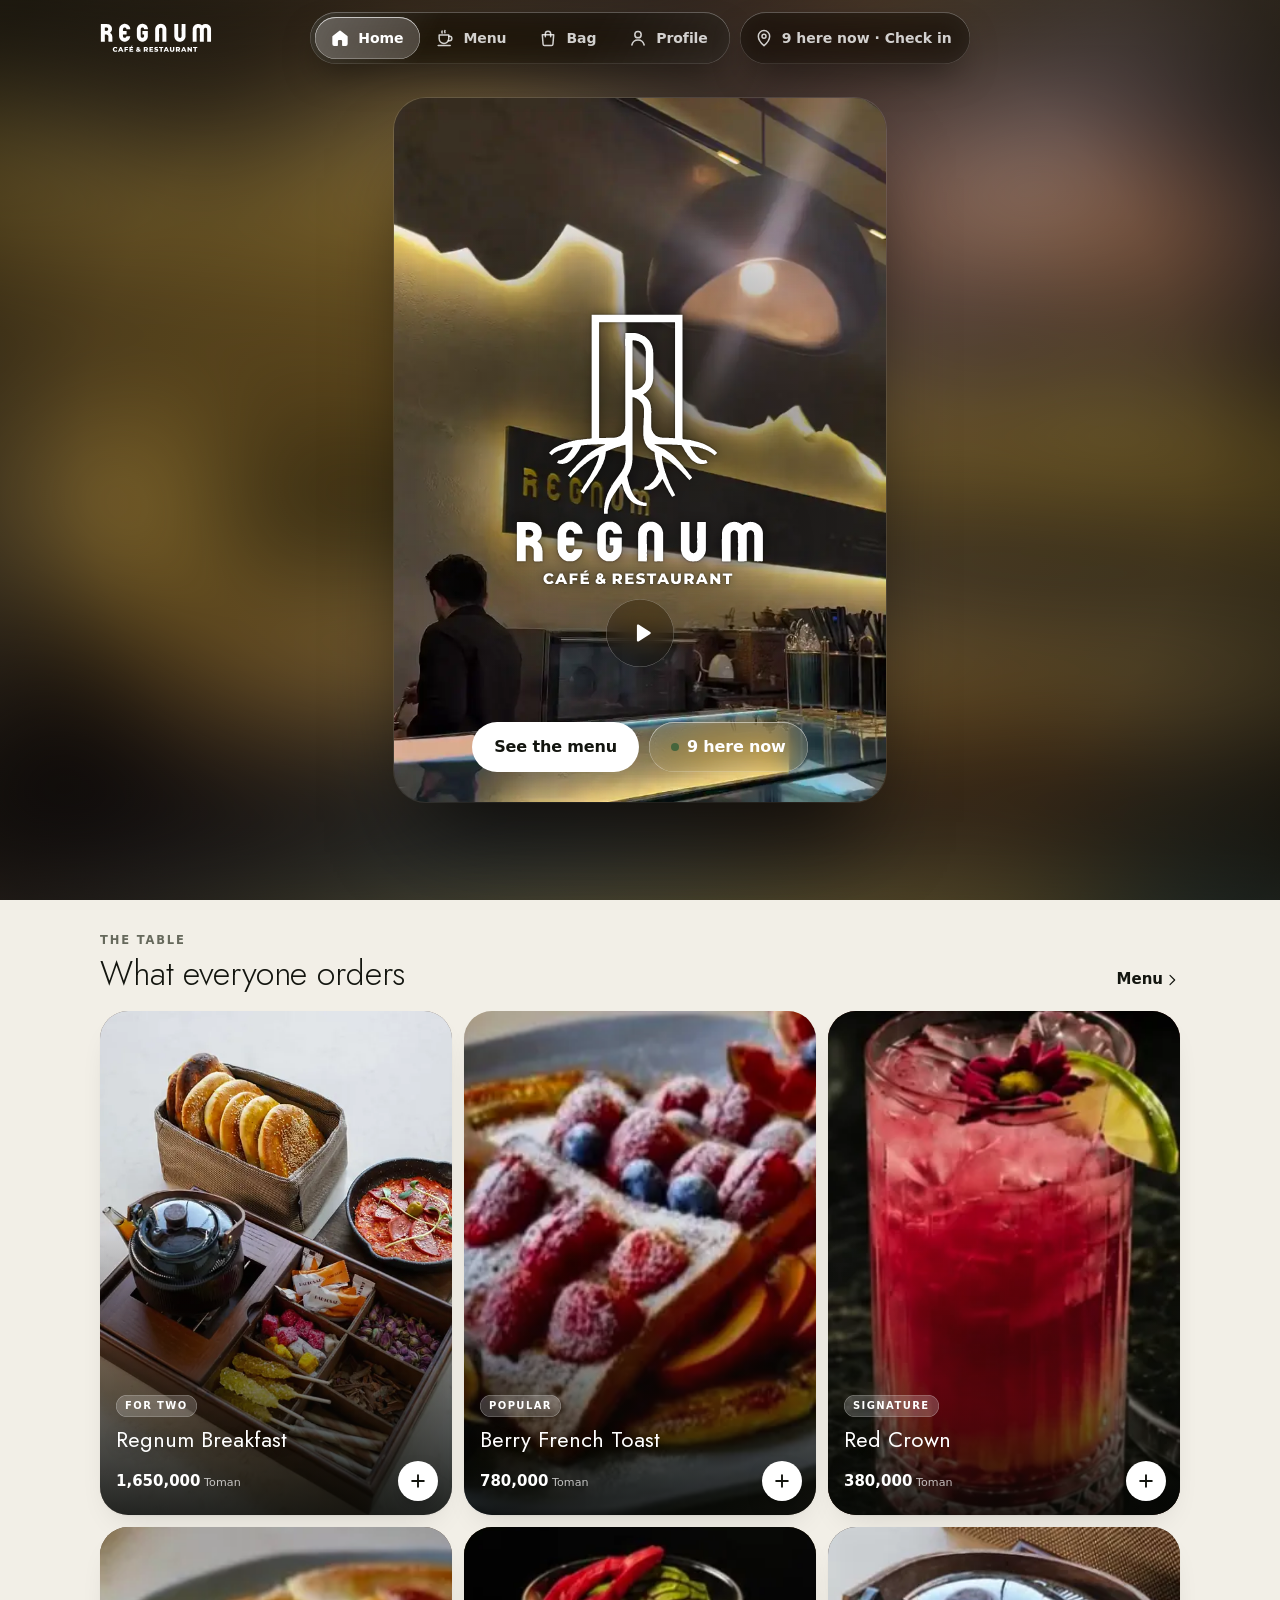
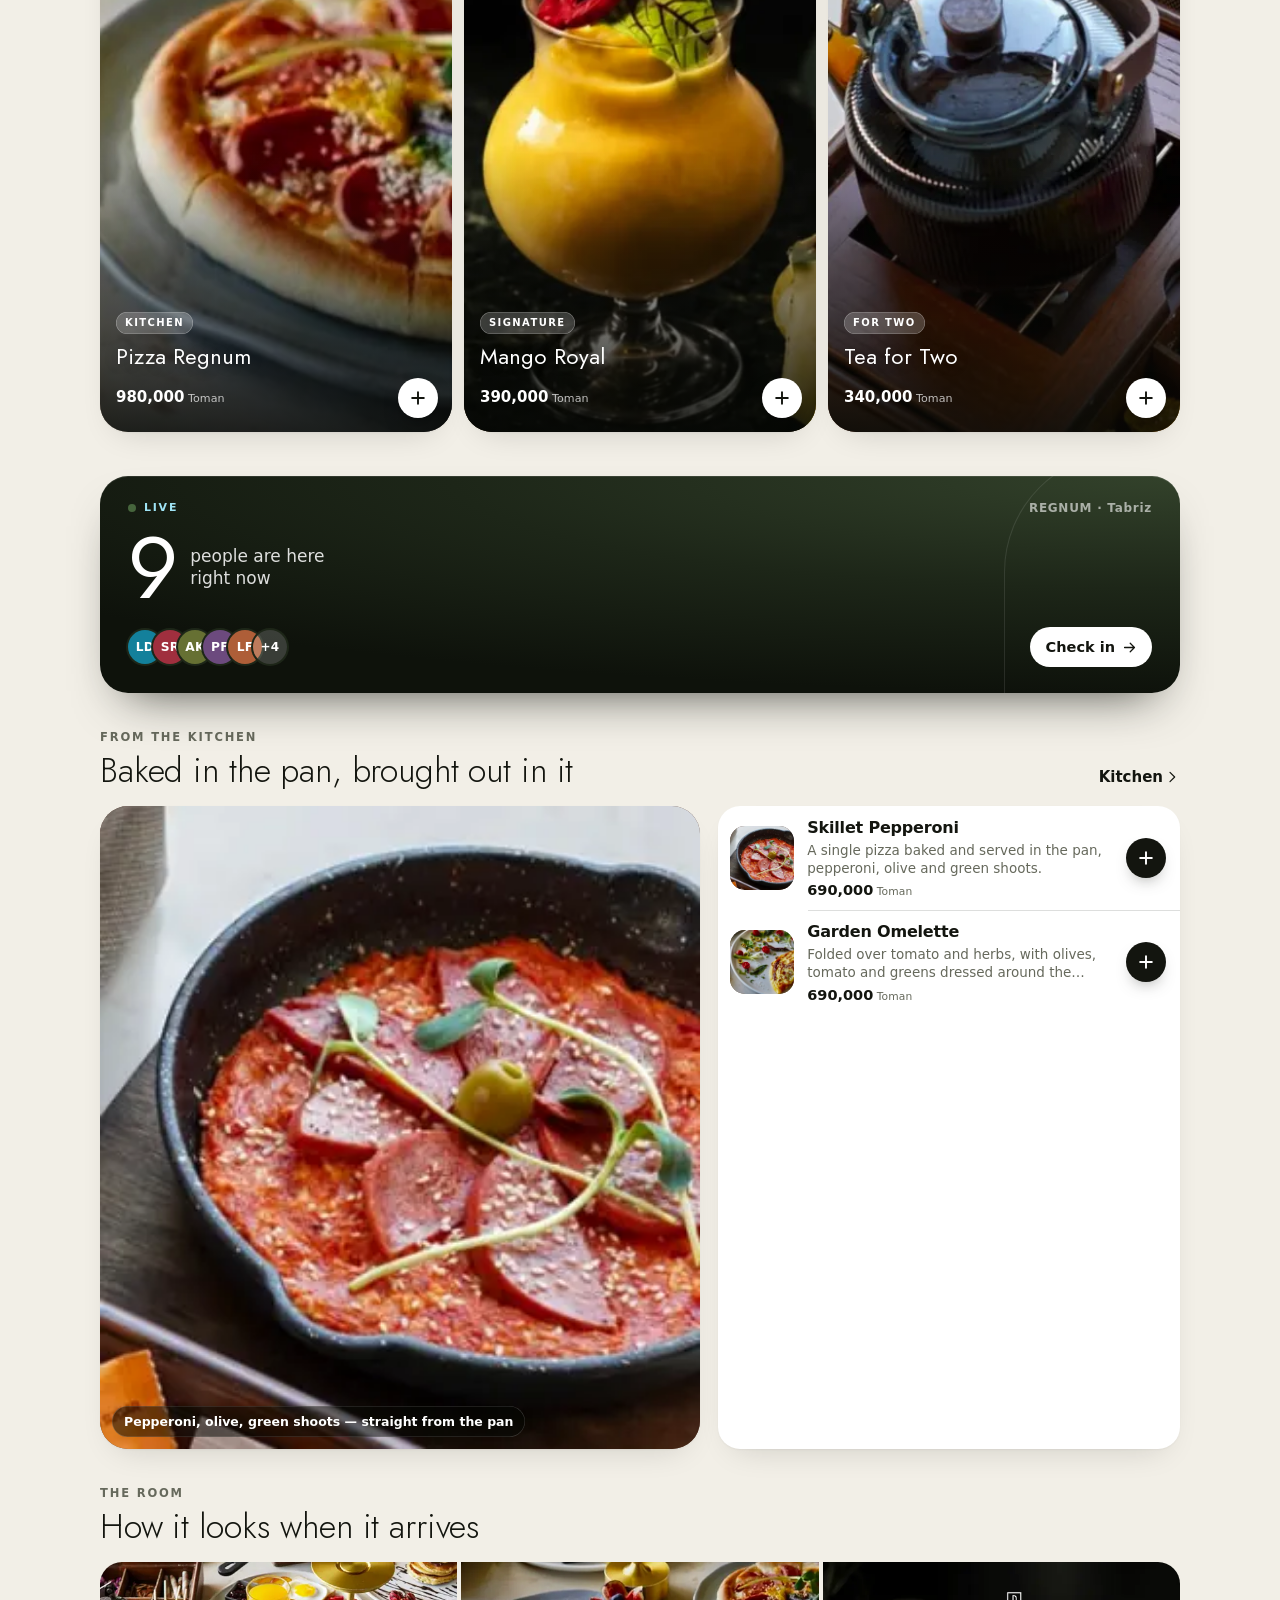
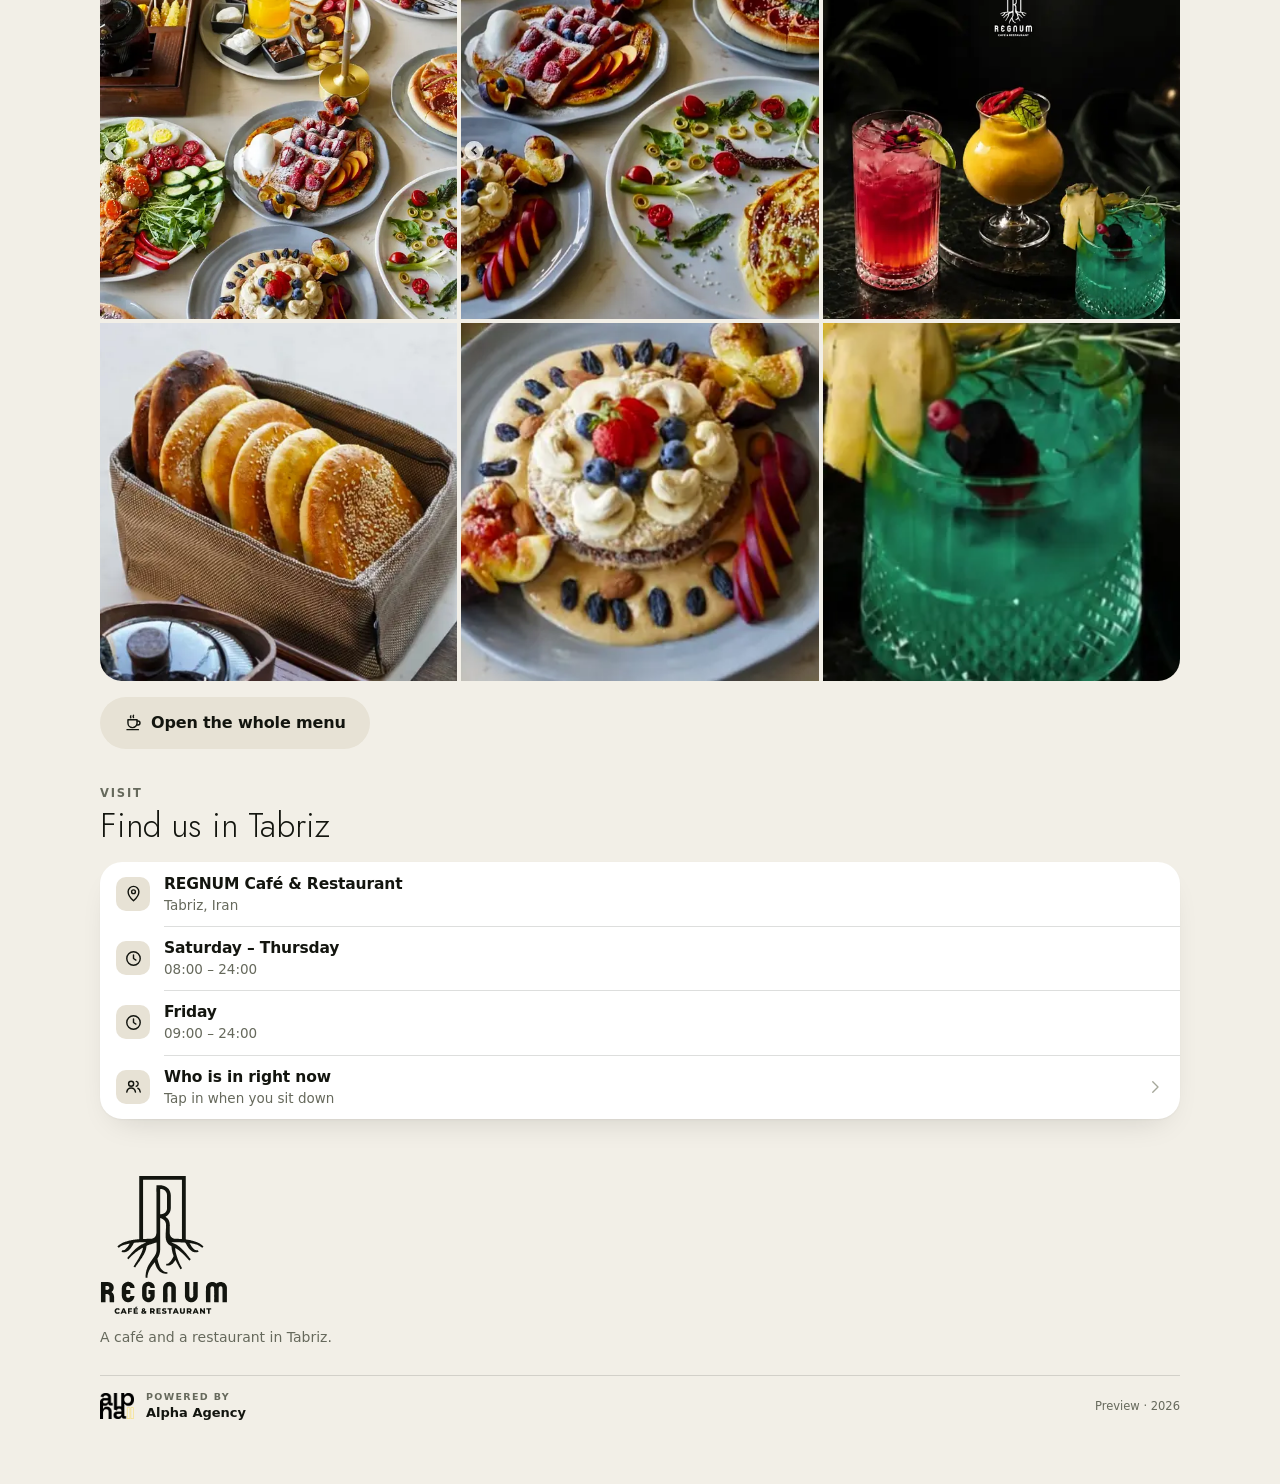
==== commit cb855911: "Hero: their lockup alone, in the exact middle Removed the time-of-day greeting and the tagline; the " ====
--- a/index.html
+++ b/index.html
@@ -25,7 +25,7 @@
 <link rel="apple-touch-icon" href="assets/icons/apple-touch-icon.png">
 <link rel="preload" href="assets/fonts/jost.woff2" as="font" type="font/woff2" crossorigin>
 <link rel="preload" href="assets/video/poster.webp" as="image" fetchpriority="high">
-<link rel="stylesheet" href="css/app.css?v=e1754a8640">
+<link rel="stylesheet" href="css/app.css?v=19143c28a0">
 <script>
   // Before anything paints: the theme the customer chose (or the phone's), whether
   // this is a reload (the logo then shows only briefly), and the scroll offset an
@@ -73,7 +73,7 @@
 <link rel="modulepreload" href="js/views/order.js">
 <link rel="modulepreload" href="js/views/profile.js">
 <!-- preload:end -->
-<script type="module" src="js/app.js?v=e1754a8640"></script>
+<script type="module" src="js/app.js?v=19143c28a0"></script>
 </head>
 <body>
 
--- a/css/app.css
+++ b/css/app.css
@@ -417,19 +417,31 @@
     linear-gradient(180deg, rgba(6, 8, 5, .55) 0%, rgba(6, 8, 5, 0) 20%),
     linear-gradient(0deg, rgba(6, 8, 5, .9) 0%, rgba(6, 8, 5, .62) 24%, rgba(6, 8, 5, .18) 46%, rgba(6, 8, 5, 0) 62%);
 }
-.hero-body {
+/* The lockup alone, in the exact middle of the hero — no greeting, no tagline
+   (Ilya, 2026-09-12). Their mark is drawn in hairlines and the film behind it is
+   bright: measured where the mark sits, white on the reel is 2.1:1 on the median
+   frame and 1.15:1 on the lit shelf at 6 s. No scrim light enough to keep the
+   film alive fixes that alone (even .55 leaves 12 % of frames under 3:1), so the
+   work is split — a soft pool of shade under the mark, and a tight halo on the
+   strokes themselves, which is where a hairline is actually read. */
+.hero-frame::after {
+  content: ""; position: absolute; inset: 0; z-index: 1; pointer-events: none;
+  background: radial-gradient(ellipse 74% 36% at 50% 50%, rgba(6, 8, 5, .46) 0%, rgba(6, 8, 5, .28) 52%, rgba(6, 8, 5, 0) 100%);
+}
+.hero-mid { position: absolute; inset: 0; z-index: 3; display: grid; place-items: center; pointer-events: none; }
+.hero-logo { width: min(50vw, 200px); color: #fff; }
+.hero-logo .logo {
+  width: 100%; height: auto; display: block;
+  filter: drop-shadow(0 0 1px rgba(0, 0, 0, .55)) drop-shadow(0 0 6px rgba(0, 0, 0, .38)) drop-shadow(0 2px 24px rgba(0, 0, 0, .3));
+}
+.hero-acts {
   position: absolute; z-index: 3; left: 0; right: 0; padding: 0 22px;
   bottom: calc(var(--tabs-h) + var(--tabs-gap) + var(--safe-b) + 28px);
-  display: flex; flex-direction: column; align-items: flex-start;
-}
-.hero-eyebrow { font: 600 12px/1.2 var(--sans); letter-spacing: .18em; text-transform: uppercase; color: rgba(255, 255, 255, .84); margin-bottom: 16px; }
-.hero-logo { width: min(50vw, 200px); color: #fff; }
-.hero-logo .logo { width: 100%; height: auto; display: block; filter: drop-shadow(0 2px 22px rgba(0, 0, 0, .28)); }
-.hero-line { margin-top: 18px; font: 400 22px/1.28 var(--display); color: rgba(255, 255, 255, .94); text-shadow: 0 1px 16px rgba(0, 0, 0, .3); }
-.hero-acts { margin-top: 24px; display: flex; flex-wrap: wrap; gap: 10px; }
+  display: flex; flex-wrap: wrap; justify-content: center; gap: 10px;
+}
 .hero-acts .btn { height: 50px; padding: 0 22px; }
 .hero-play {
-  position: absolute; z-index: 4; left: 50%; top: 40%; width: 68px; height: 68px; border-radius: 50%;
+  position: absolute; z-index: 4; left: 50%; top: 76%; width: 68px; height: 68px; border-radius: 50%;
   transform: translate(-50%, -50%); display: grid; place-items: center; color: #fff;
   background: rgba(10, 12, 8, .3); -webkit-backdrop-filter: blur(14px) saturate(180%); backdrop-filter: blur(14px) saturate(180%);
   box-shadow: inset 0 0 0 .5px rgba(255, 255, 255, .35);
@@ -896,23 +908,25 @@
   .ci-l, .ci-ring, .ci-count { display: none; }
   .ci-wide { display: inline; font: 600 14px/1 var(--sans); white-space: nowrap; }
 
-  .hero { height: min(100svh, 940px); min-height: 700px; }
+  .hero { --hero-h: max(700px, min(100svh, 940px)); --fi: calc(var(--bar-h) + var(--safe-t) + 22px); height: var(--hero-h); min-height: 0; }
   .hero-ambient { display: block; position: absolute; inset: 0; z-index: 0; overflow: hidden; }
   .hero-ambient canvas { position: absolute; inset: -12%; width: 124%; height: 124%; max-width: none; filter: blur(64px) saturate(150%) brightness(.82); opacity: 0; transition: opacity 1.2s; }
   .hero-ambient.lit canvas { opacity: 1; }
-  .hero-veil { background: linear-gradient(90deg, rgba(6, 8, 5, .74) 0%, rgba(6, 8, 5, .5) 42%, rgba(6, 8, 5, .16) 100%); }
+  /* the film stands in a tall frame on the hero's centre line, with equal space above
+     and below, so the lockup sits in the exact middle of both. Placed by arithmetic,
+     not a transform: a transformed frame would be a backdrop root, and the glass
+     play button inside it would blur nothing. */
+  .hero-veil { background: radial-gradient(ellipse 62% 78% at 50% 50%, rgba(6, 8, 5, 0) 0%, rgba(6, 8, 5, .22) 70%, rgba(6, 8, 5, .52) 100%); }
   .hero-frame {
-    position: absolute; z-index: 2; inset: auto; top: calc(var(--bar-h) + var(--safe-t) + 22px); bottom: 54px;
-    right: max(40px, calc((100vw - var(--wrap)) / 2 + 20px)); aspect-ratio: 720 / 1032; border-radius: 32px; overflow: hidden;
+    position: absolute; z-index: 2; inset: auto; top: var(--fi);
+    height: calc(var(--hero-h) - 2 * var(--fi));
+    width: calc((var(--hero-h) - 2 * var(--fi)) * 720 / 1032);
+    left: calc(50% - (var(--hero-h) - 2 * var(--fi)) * 360 / 1032);
+    border-radius: 32px; overflow: hidden;
     box-shadow: 0 50px 90px -30px rgba(0, 0, 0, .78), 0 0 0 1px rgba(255, 255, 255, .12);
   }
-  .hero-body {
-    top: 0; bottom: 0; left: max(40px, calc((100vw - var(--wrap)) / 2 + 20px)); right: auto; width: min(540px, 46vw);
-    justify-content: center; padding: calc(var(--bar-h) + 10px) 0 30px;
-  }
   .hero-logo { width: min(250px, 23vw); }
-  .hero-line { font-size: 31px; margin-top: 22px; }
-  .hero-acts { margin-top: 30px; }
+  .hero-acts { bottom: calc(var(--fi) + 30px); padding: 0; }
 
   .rail { grid-auto-flow: row; grid-template-columns: repeat(3, 1fr); overflow: visible; max-width: var(--wrap); margin: 0 auto; padding: 2px 20px 6px; }
   .card { aspect-ratio: 3 / 4.3; }
